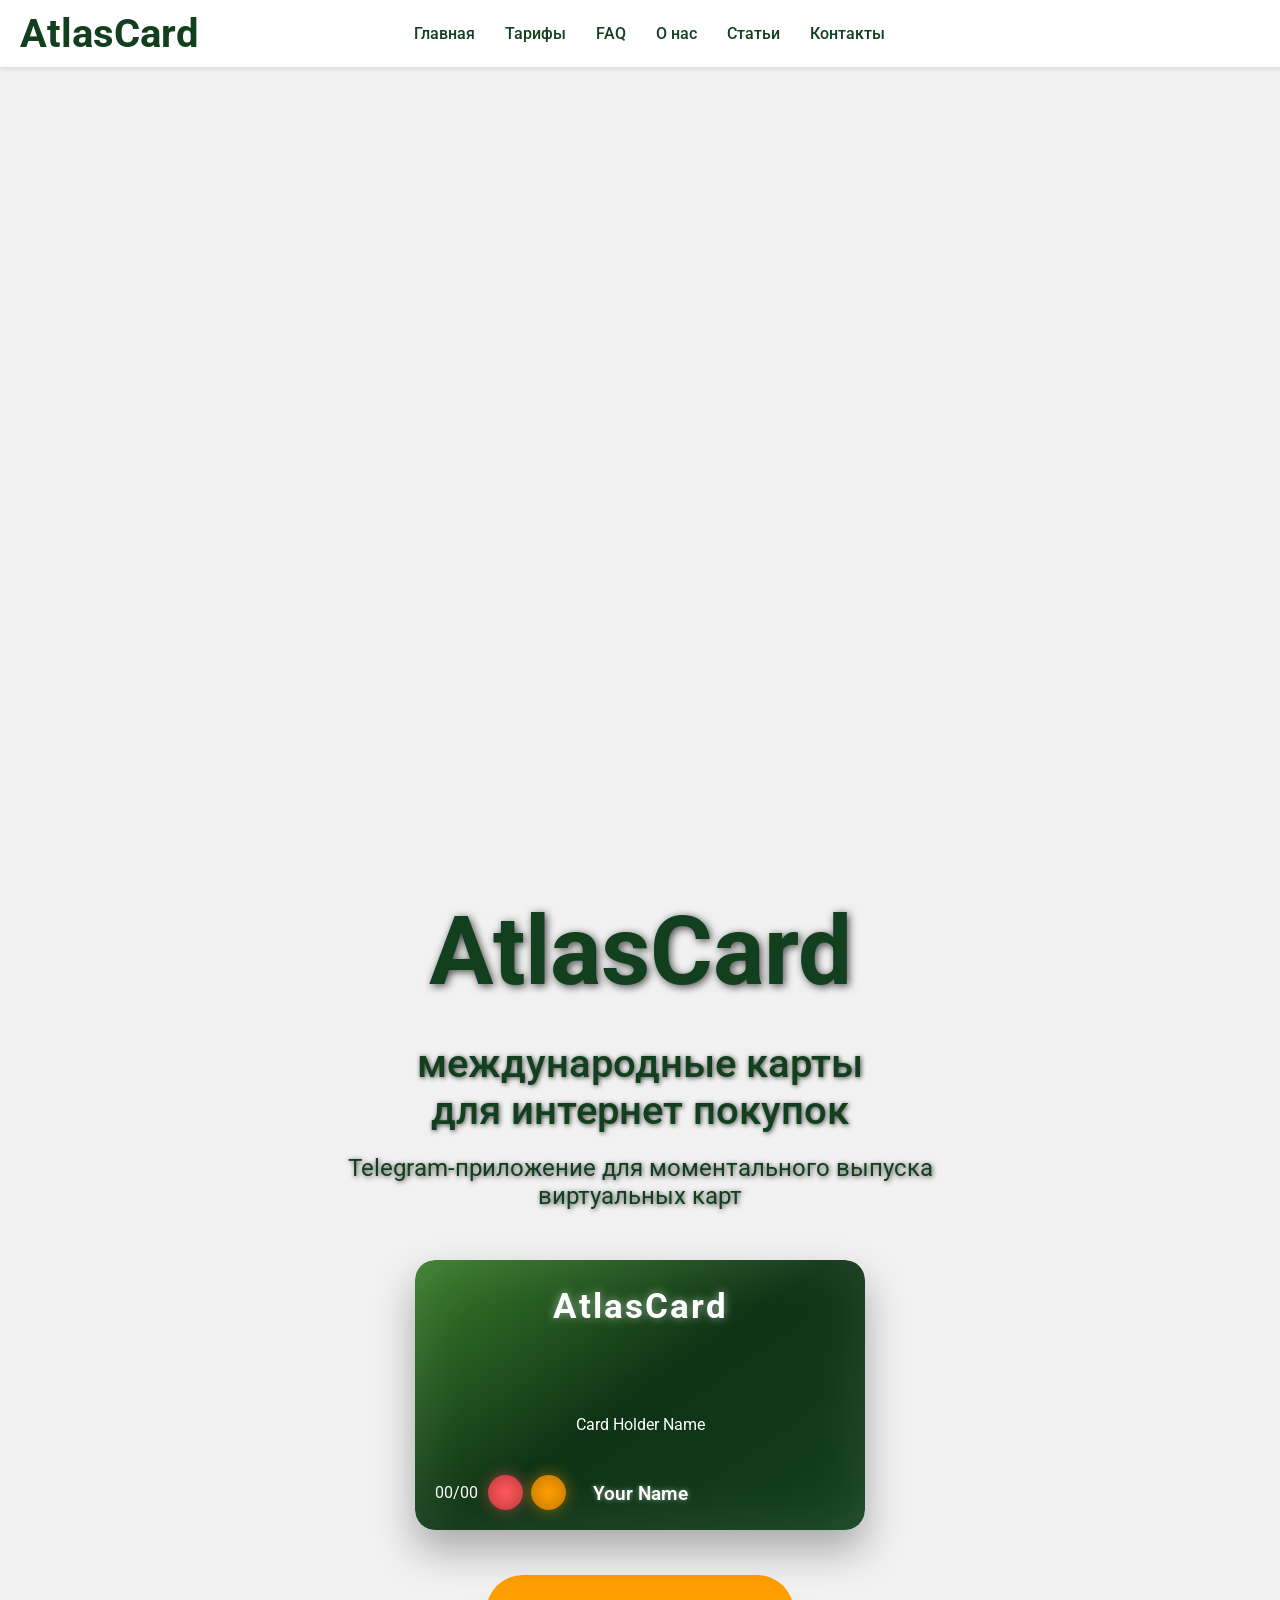
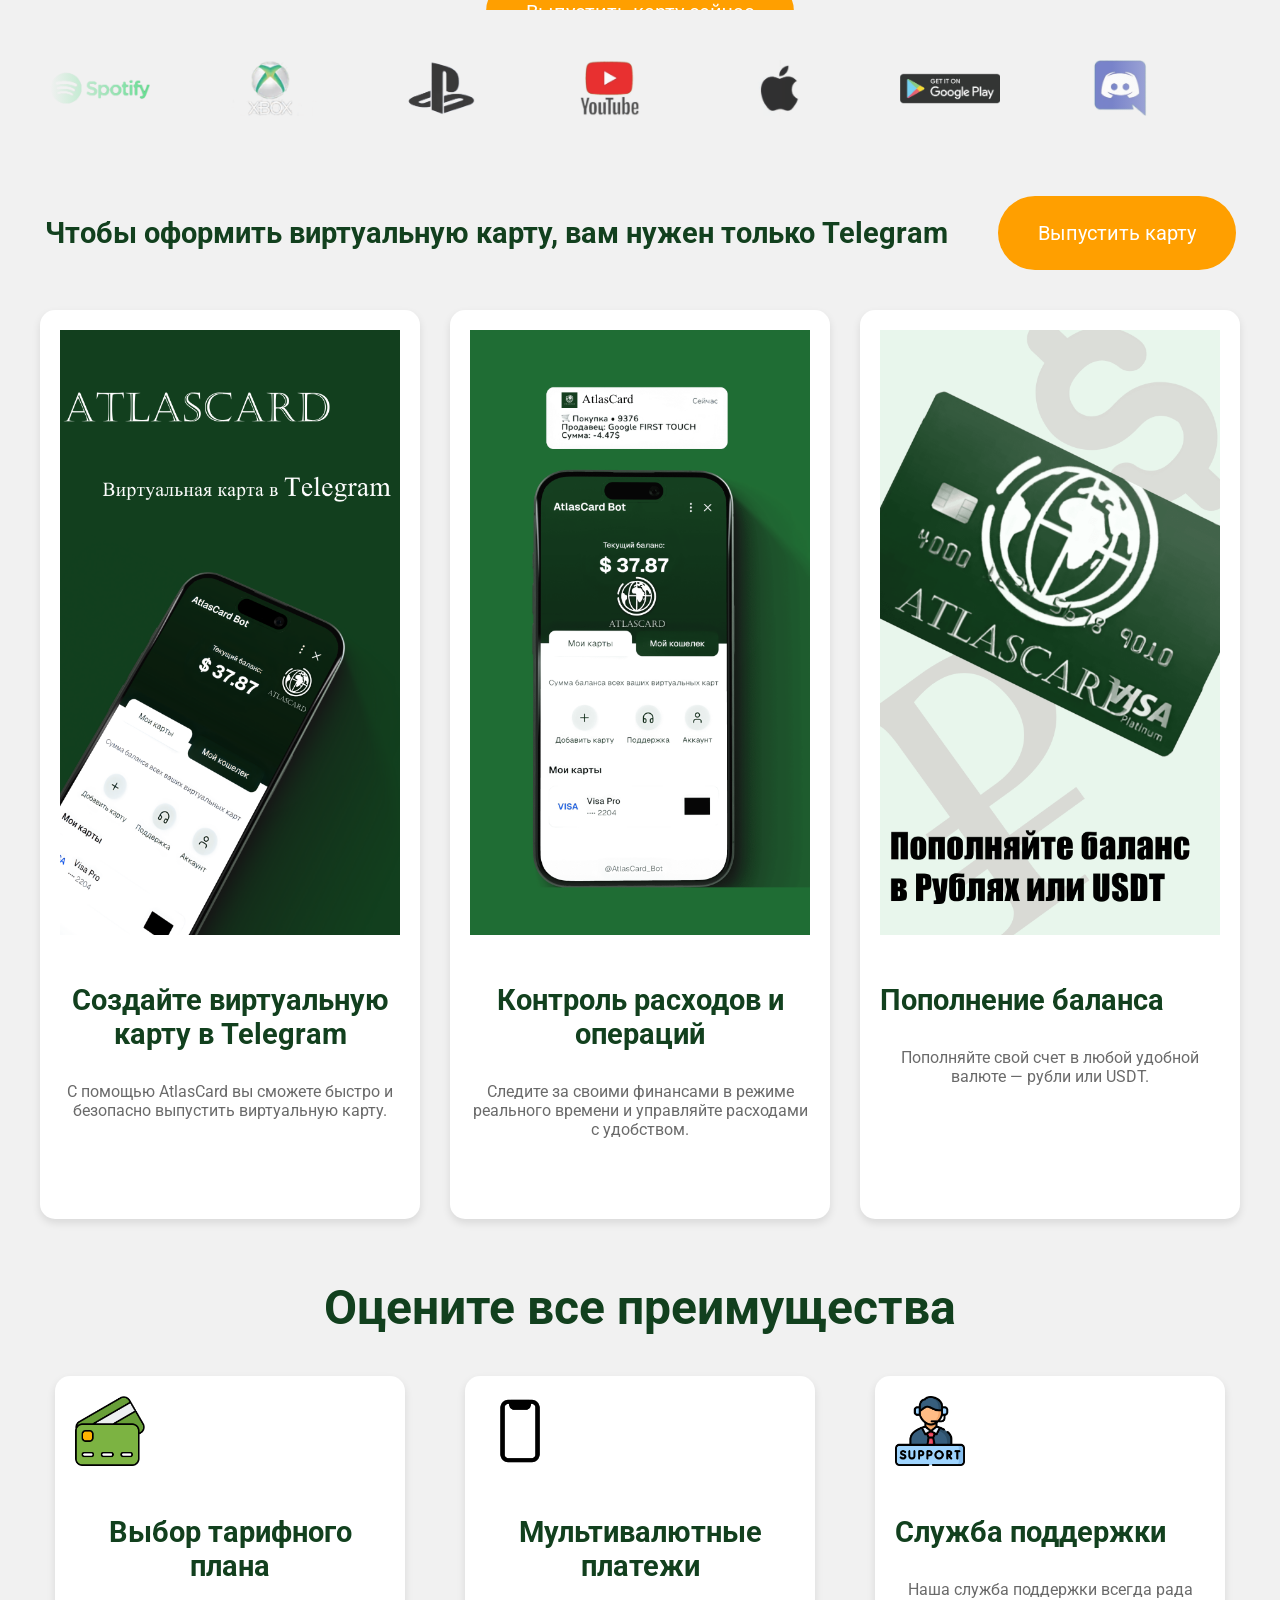
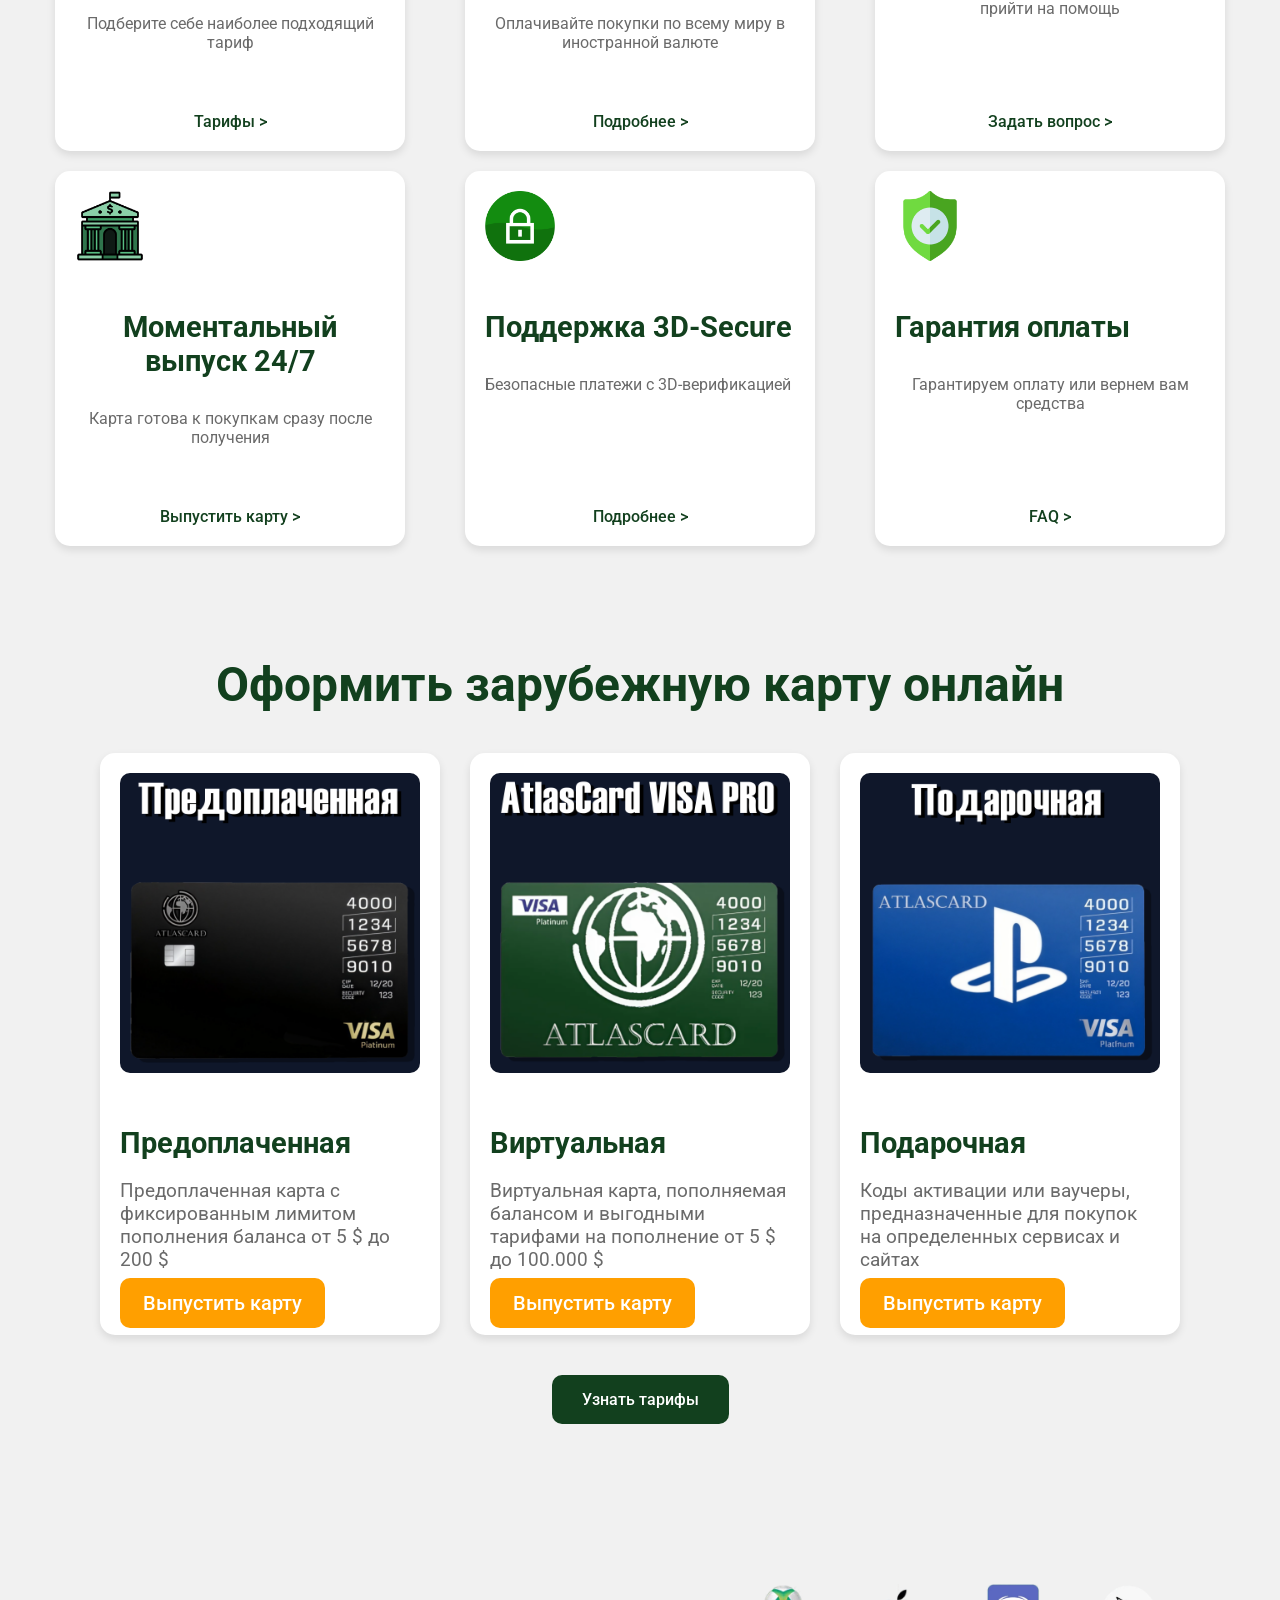
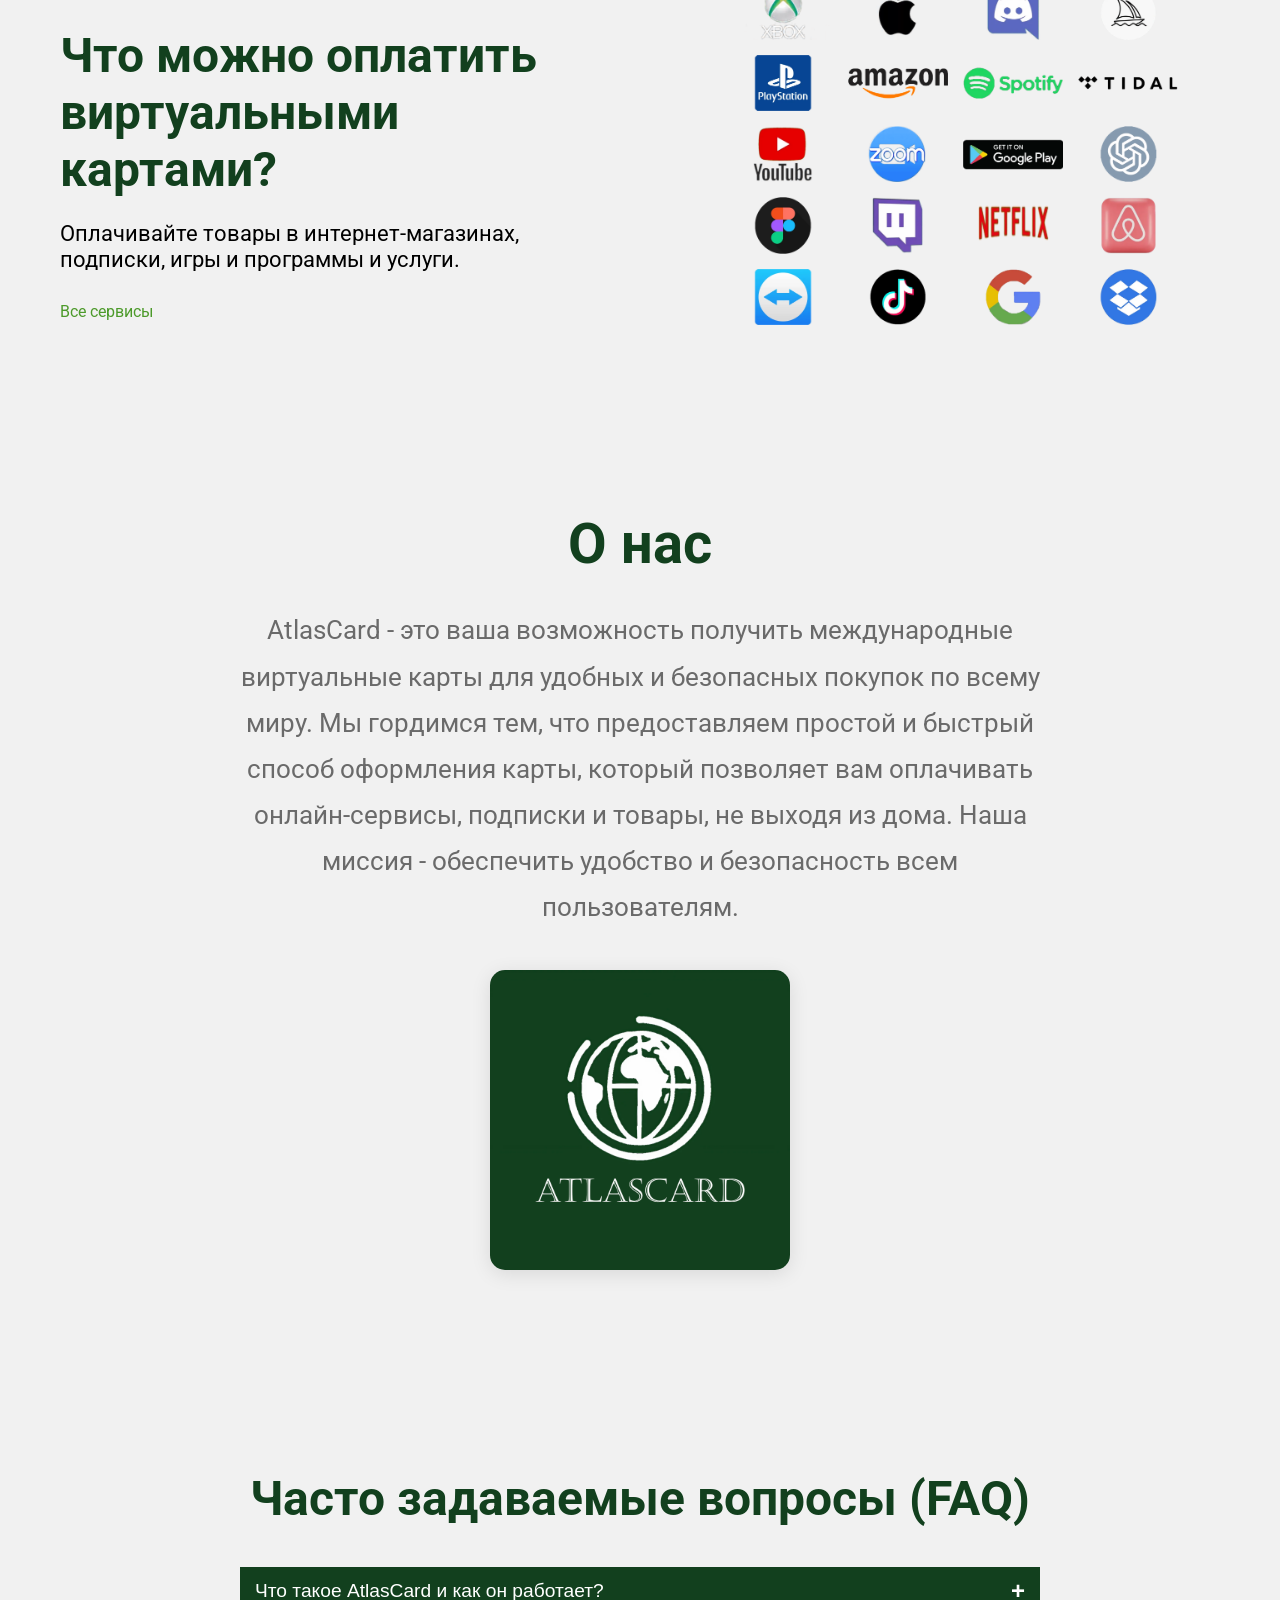
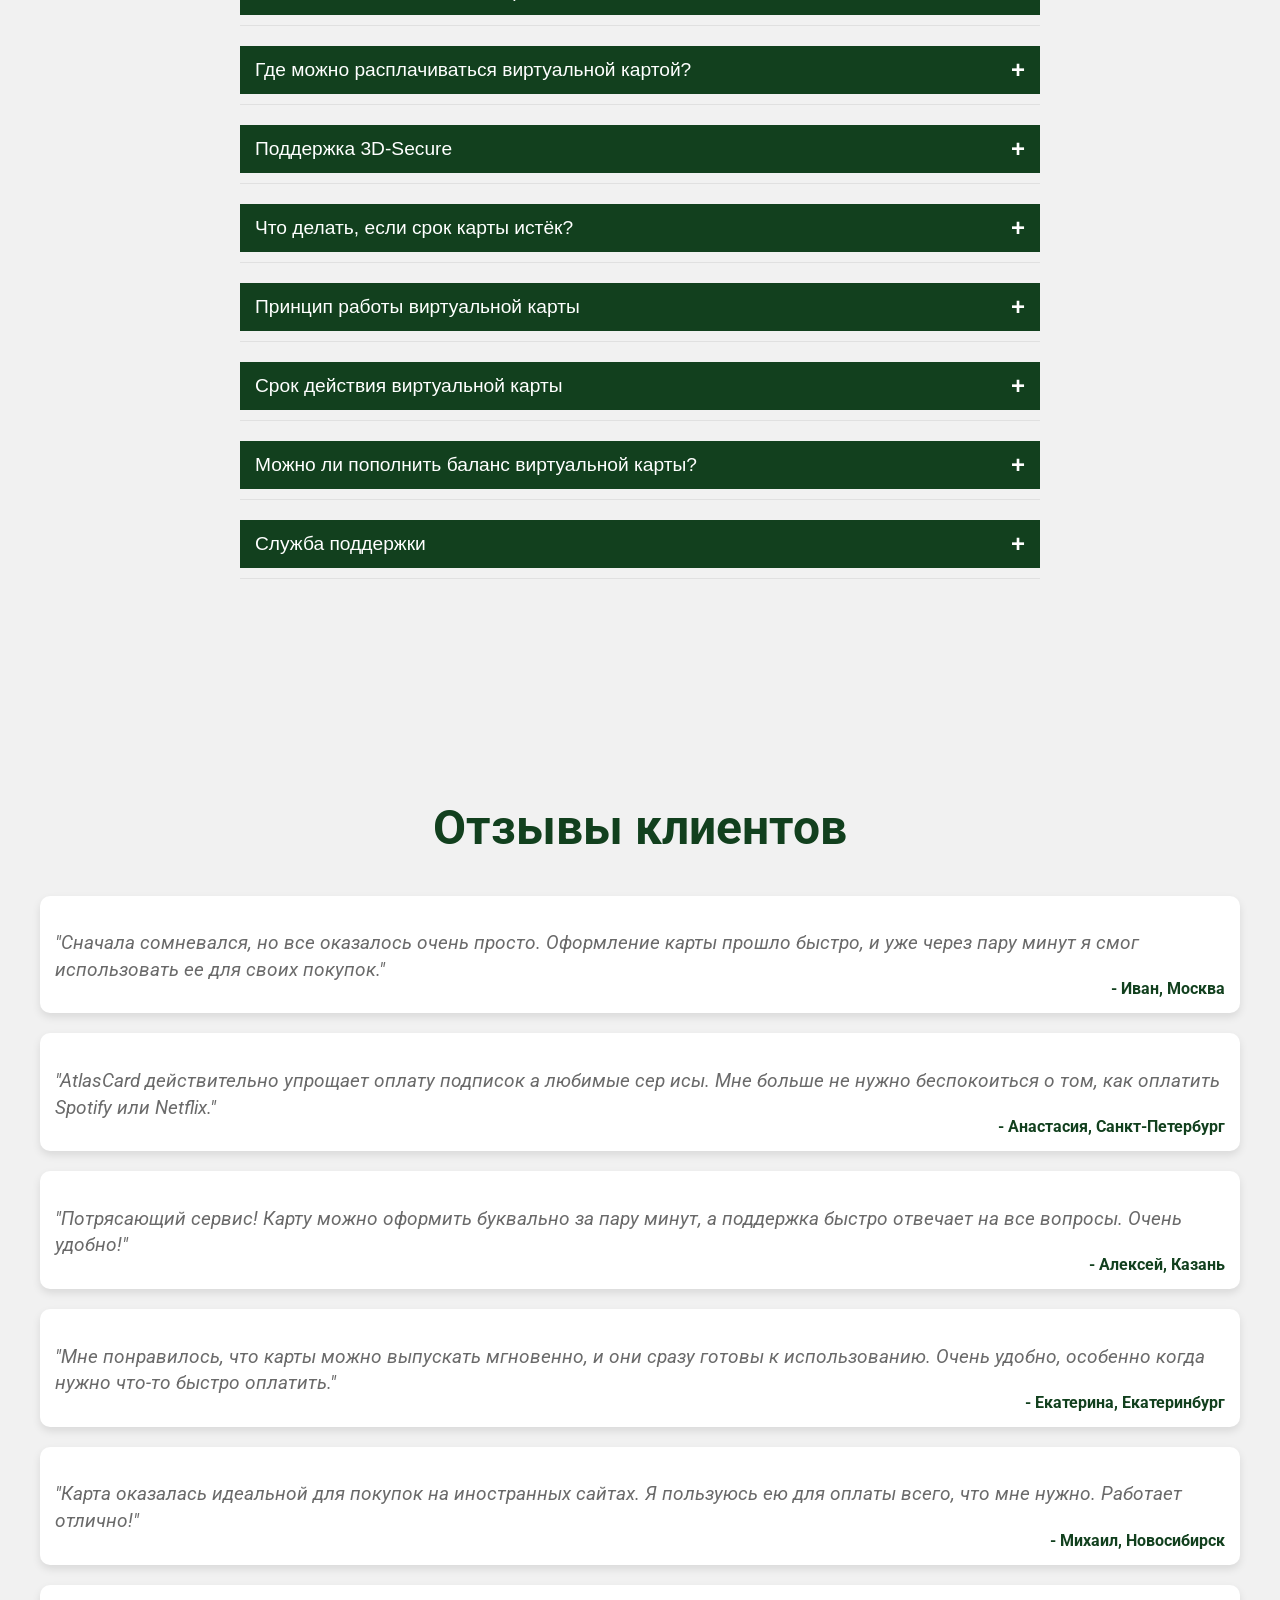
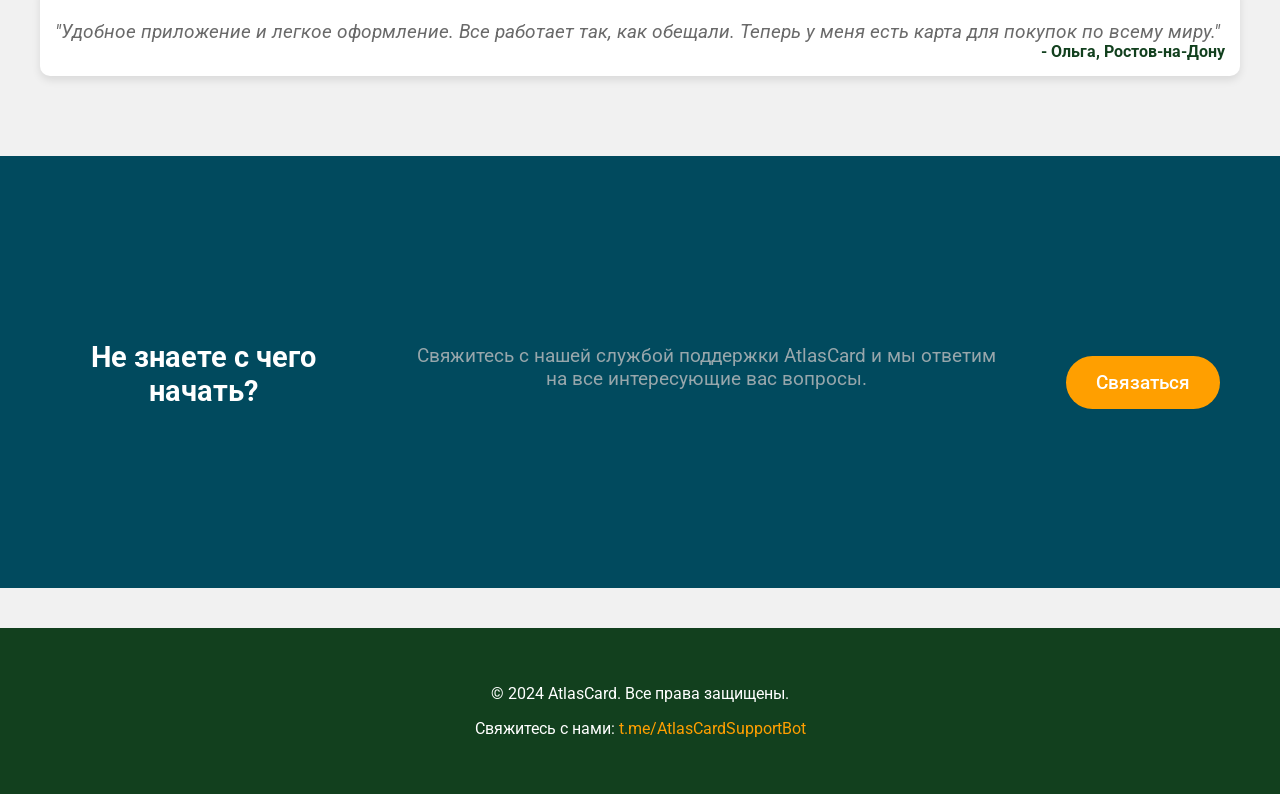
==== index.html @ 67fe88ce "index.html" ====
<!DOCTYPE html>
<html lang="ru">

<head>
    <meta charset="UTF-8">
    <meta name="viewport" content="width=device-width, initial-scale=0.7, maximum-scale=1.0, user-scalable=no">
    <title>AtlasCard - Тарифы, FAQ, Новости, О нас</title>
    <link rel="stylesheet" href="styles.css">
    <link rel="preconnect" href="https://fonts.googleapis.com">
    <link rel="preconnect" href="https://fonts.gstatic.com" crossorigin>
    <link href="https://fonts.googleapis.com/css2?family=Roboto:wght@400;500;700&display=swap" rel="stylesheet">
    <style>
    /* Добавьте эти стили в самом начале */
    html, body {
        width: 100%;
        margin: 0;
        padding: 0;
        overflow-x: hidden;
        -webkit-text-size-adjust: 100%;
        -ms-text-size-adjust: 100%;
    }

/* Добавляем контейнер для всего контента */
.container {
    max-width: 100%;
    margin: 0 auto;
    padding: 0 15px;
    box-sizing: border-box;
}
        body {
            background-color: #F1F1F1;
            color: #6A6A6A;
            font-family: 'Roboto', sans-serif;
            margin: 0;
            padding: 0;
        }

        header {
            background-color: #FFFFFF;
            padding: 10px 20px;
            display: flex;
            justify-content: space-between;
            align-items: center;
            position: fixed;
            top: 0;
            width: 100%;
            z-index: 1000;
            box-shadow: 0 2px 4px rgba(0, 0, 0, 0.1);
        }

        .nav-container {
            margin: 0 auto;
            display: flex;
            justify-content: center;
            width: 100%;
        }

        header nav {
            display: flex;
            gap: 30px;
            position: relative;
            left: -100px;
        }

        header a {
            color: #12401E;
            text-decoration: none;
            font-weight: 500;
            transition: color 0.3s ease;
        }

        header a:hover {
            color: #FF9F00;
        }

        .hero-section {
            background-color: #F1F1F1;
            padding: 50px 20px; /* Увеличиваем отступы сверху и снизу */
            height: 70vh;
            display: flex;
            justify-content: center;
            align-items: center;
            color: #FFFFFF;
            text-align: center;
            position: relative;
        }

        .hero-section h1 {
            font-size: 3rem;
            font-weight: 700;
            margin-bottom: 20px;
            text-shadow: 2px 2px 8px rgba(0, 0, 0, 0.7);
        }

        .hero-section p {
            font-size: 2rem;
            max-width: 800px;
            margin: 0 auto;
            text-shadow: 1px 1px 5px rgba(0, 0, 0, 0.7);
        }

        .hero-button {
            background-color: #FF9F00;
            color: #FFFFFF;
            border: none;
            padding: 28px 70px;
            border-radius: 50px;
            cursor: pointer;
            font-size: 1.5rem;
            margin-top: 40px;
            text-decoration: none;
            transition: background-color 0.3s ease, transform 0.3s ease;
        }

        .hero-button:hover {
            background-color: #12401E;
            transform: translateY(-5px);
        }

        .small-button {
            background-color: #FF9F00;
            color: #FFFFFF;
            border: none;
            padding: 15px 40px;
            border-radius: 50px;
            cursor: pointer;
            font-size: 1.2rem;
            text-decoration: none;
            transition: background-color 0.3s ease, transform 0.3s ease;
            margin-left: 20px;
        }

        .small-button:hover {
            background-color: #12401E;
            transform: translateY(-5px);
        }

        .cards-section {
            padding: 40px 20px;
            background-color: #F1F1F1;
            margin-bottom: 40px;
        }

        .container {
            max-width: 1200px;
            margin: 0 auto;
            display: grid;
            grid-template-columns: repeat(3, 1fr);
            gap: 60px;
        }

        .marquee-section {
            padding: 50px;
            background-color: #F1F1F1;
            overflow: hidden;
            position: relative;
        }

        .marquee {
            display: flex;
            animation: marquee 35s linear infinite;
            gap: 70px;
            opacity: 0.8;
        }

        .marquee img {
            width: 100px;
            height: auto;
        }

        @keyframes marquee {
            0% {
                transform: translateX(0%);
            }
            100% {
                transform: translateX(-350.333%);
            }
        }

        .marquee-overlay {
            position: relative;
            width: 100%;
            margin: 0 auto;
            overflow: hidden;
        }

        .marquee-fade-left,
        .marquee-fade-right {
            position: absolute;
            top: 0;
            bottom: 0;
            width: 10%;
            pointer-events: none;
            z-index: 1;
        }

        .marquee-fade-left {
            left: 0;
            background: linear-gradient(to right, rgba(241, 241, 241, 1), rgba(241, 241, 241, 0));
        }

        .marquee-fade-right {
            right: 0;
            background: linear-gradient(to left, rgba(241, 241, 241, 1), rgba(241, 241, 241, 0));
        }

        .small-hero-button {
            background-color: #FF9F00;
            color: #FFFFFF;
            border: none;
            padding: 25px 40px;
            border-radius: 50px;
            cursor: pointer;
            font-size: 1.25rem;
            margin-top: 20px;
            text-decoration: none;
            transition: background-color 0.3s ease, transform 0.3s ease;
        }

        .small-hero-button:hover {
            background-color: #12401E;
            transform: translateY(-3px);
        }

        .features-section {
            padding: 30px 20px;
            background-color: #F1F1F1;
        }

        .features-section h2 {
            font-size: 3rem;
            color: #12401E;
            margin-bottom: 40px;
            animation: slideIn 0.5s ease-in-out; 
        }

        .features-container {
            max-width: 1200px;
            margin: 40px auto 0 auto;
            display: grid;
            grid-template-columns: repeat(3, 1fr);
            gap: 60px;
        }

        @keyframes slideIn {
            from {
                transform: translateY(-20px);
                opacity: 0;
            }
            to {
                transform: translateY(0);
                opacity: 1;
            }
        }

        .feature-card {
            background-color: #FFFFFF;
            border-radius: 15px;
            box-shadow: 0 4px 8px rgba(0, 0, 0, 0.1);
            overflow: hidden;
            padding: 20px;
            text-align: left;
            transition: transform 0.3s ease;
            display: flex;
            flex-direction: column;
            justify-content: space-between;
            height: 100%;
            align-items: flex-start;
            animation: fadeInCard 0.8s ease-in-out;
        }

        .feature-card:hover {
            transform: translateY(-10px);
        }

        @keyframes fadeInCard {
            from {
                transform: scale(0.9);
                opacity: 0;
            }
            to {
                transform: scale(1);
                opacity: 1;
            }
        }

        .feature-card img {
            width: 100%;
            height: auto;
            margin-bottom: 20px;
        }

        .feature-card h3 {
            font-size: 1.8rem;
            color: #12401E;
            margin-bottom: 15px;
        }

        .feature-card p {
            font-size: 1.4rem;
            color: #6A6A6A;
            margin-bottom: 20px;
            flex-grow: 1;
        }

        .feature-card a {
            margin-top: auto;
            align-self: center;
        }

        .qr-section {
            text-align: right;
            padding: 20px;
        }

.text-section-container {
    display: flex;
    justify-content: center;
    align-items: center;
    gap: 30px;
    max-width: 1200px;
    margin: 0 auto 40px auto;
    padding: 0 20px;
}

        .text-section {
            font-size: 1.8rem;
            color: #12401E;
            font-weight: 700;
            margin: 0;
            white-space: nowrap; /* Предотвращаем перенос текста */
        }

.text-section-container .small-hero-button {
    margin: 0;
    white-space: nowrap;
}


        .button-section {
            text-align: center;
            margin-bottom: 40px;
        }

        /* Modal styles */
        .modal {
            display: none;
            position: fixed;
            z-index: 2000;
            left: 0;
            top: 0;
            width: 100%;
            height: 100%;
            overflow: auto;
            background-color: rgba(0, 0, 0, 0.7);
        }

        .modal-content {
            background-color: #12401E;
            margin: 5% auto;
            padding: 50px;
            border-radius: 90px;
            width: 80%;
            max-width: 800px;
            display: flex;
            align-items: center;
            gap: 20px;
            justify-content: center;
            animation: fadeIn 0.6s;
        }

        .close-button {
            position: absolute;
            top: 10px;
            right: 15px;
            color: #aaa;
            font-size: 28px;
            font-weight: bold;
            cursor: pointer;
        }

        .close-button:hover,
        .close-button:focus {
            color: #000;
            text-decoration: none;
            cursor: pointer;
        }

    .continue-button {
        background-color: #FF9F00;
        color: #FFFFFF;
        padding: 10px 20px;
        border-radius: 5px;
        text-decoration: none;
        font-weight: bold;
    }

    .continue-button:hover {
        background-color: #FFFFFF;
        color: #12401E;
    }

        @keyframes fadeIn {
            from {
                opacity: 0;
            }
            to {
                opacity: 1;
            }
        }

    @keyframes floatCard {
        0%, 100% {
            transform: translateY(0);
        }
        50% {
            transform: translateY(-15px);
        }
    }

        .modal-left {
            flex: 1;
            display: flex;
            align-items: center;
            justify-content: center;
        }

        .modal-right {
            flex: 1;
            text-align: center;
        }

        .modal-right h2 {
            font-size: 2rem;
            color: #FFFFFF;
            margin-bottom: 40px;
        }

        .modal-button {
            background-color: #FF9F00;
            color: #FFFFFF;
            border: none;
            padding: 15px 130px;
            border-radius: 10px;
            cursor: pointer;
            font-size: 1.5rem;
            transition: background-color 0.3s ease, transform 0.3s ease;
        }

        .modal-button:hover {
            background-color: #12401E;
        }

        /* Видеосекция на всю ширину и высоту экрана */
        .video-section {
            position: relative;
            width: 100%;
            height: 100vh; /* Высота на всю видимую часть экрана */
            overflow: hidden;
        }

        video {
            position: absolute;
            top: 50%;
            left: 50%;
            min-width: 100%;
            min-height: 100%;
            width: auto;
            height: auto;
            transform: translate(-50%, -50%) scale(0.7); /* Центрирование видео */
            object-fit: cover; /* Обрезка видео для заполнения */
        }

.burger-menu {
    display: none;
    cursor: pointer;
    z-index: 1000;
}

.mobile-menu {
    display: none;
    position: fixed;
    top: 0;
    left: 0;
    width: 100%;
    height: 100%;
    background-color: #12401E;
    z-index: 999;
}

.mobile-menu.active {
    display: block;
}

    </style>
</head>

<body>

<div class="burger-menu" onclick="toggleMenu()">
    ☰
</div>
<nav class="mobile-menu" id="mobileMenu">
    <ul>
        <li><a href="index.html" onclick="toggleMenu()">Главная</a></li>
        <li><a href="tarrifs.html" onclick="toggleMenu()">Тарифы</a></li>
        <li><a href="#faq-section" onclick="scrollToSection('faq-section'); toggleMenu()">FAQ</a></li>
        <li><a href="#about-section" onclick="scrollToSection('about-section'); toggleMenu()">О нас</a></li>
        <li><a href="docs.html" onclick="toggleMenu()">Статьи</a></li>
        <li><a href="#footer" onclick="scrollToSection('footer'); toggleMenu()">Контакты</a></li>
    </ul>
</nav>

<script>
function toggleMenu() {
    const menu = document.getElementById('mobileMenu');
    const burger = document.querySelector('.burger-menu');
    
    if (menu.classList.contains('active')) {
        menu.classList.remove('active');
        burger.innerHTML = '☰';
        document.body.style.overflow = '';
    } else {
        menu.classList.add('active');
        burger.innerHTML = '✕';
        document.body.style.overflow = 'hidden';
    }
}

function scrollToSection(sectionId) {
    const section = document.getElementById(sectionId);
    if (section) {
        // Добавляем небольшую задержку для мобильного меню
        setTimeout(() => {
            const headerOffset = 80; // Высота хедера
            const elementPosition = section.getBoundingClientRect().top;
            const offsetPosition = elementPosition + window.pageYOffset - headerOffset;

            window.scrollTo({
                top: offsetPosition,
                behavior: 'smooth'
            });
        }, 100);
    }
}

// Исправляем ссылку на тарифы, если URL неверный
document.addEventListener('DOMContentLoaded', function() {
    const tariffLinks = document.querySelectorAll('a[href="tarrifs.html"]');
    tariffLinks.forEach(link => {
        link.href = "tarrifs.html"; // Проверьте правильность написания URL
    });
});
</script>

    </style>
    <!-- Видеосекция -->
    <section class="video-section">
        <video autoplay loop muted playsinline>
            <source src="img/video.mp4" type="video/mp4">
            Ваш браузер не поддерживает элемент видео.
        </video>
        <div class="video-overlay-content">
        </div>
    </section>

    <header>
    <a href="index.html" style="font-family: 'Roboto', sans-serif; font-weight: 700; font-size: 2.5rem; color: #12401E; text-decoration: none;">AtlasCard</a>
        <div class="nav-container">
            <nav>
                <a href="index.html">Главная</a>
                <a href="tarrifs.html">Тарифы</a>
                <a href="#faq-section" onclick="scrollToSection('faq-section')">FAQ</a>
                <a href="#about-section" onclick="scrollToSection('about-section')">О нас</a>
                <a href="docs.html">Статьи</a>
                <a href="#footer" onclick="scrollToSection('footer')">Контакты</a>
            </nav>
        </div>
    </header>

    <section class="hero-section" style="background-color: #F1F1F1; padding-top: 30px;">
        <div style="margin-top: -50px;">
            <h1 style="font-size: 6rem; color: #12401E; font-weight: bold; margin-bottom: 10px;">AtlasCard</h1>
            <h2 style="font-size: 2.5rem; color: #12401E; font-weight: 500; margin-bottom: 20px; text-shadow: 1px 1px 5px rgba(0, 0, 0, 0.7);">
                международные карты<br>для интернет покупок
            </h2>
            <p style="font-size: 1.5rem; color: #12401E;">Telegram-приложение для моментального выпуска<br>виртуальных карт</p>
            
            <div style="position: relative; width: 450px; height: 270px; margin: 50px auto 30px auto; transform: perspective(1000px) rotateY(0deg); transition: transform 0.6s ease-out; overflow: hidden; border-radius: 20px; box-shadow: 0 20px 40px rgba(0, 0, 0, 0.3);animation: floatCard 3s ease-in-out infinite;">
                <div style="position: absolute; inset: 0; background: linear-gradient(145deg, #3A7C2A, #0E3315, #12401E); border-radius: 20px; padding: 25px; color: white; box-shadow: inset 0 0 60px rgba(255, 255, 255, 0.1), 0 0 20px rgba(0, 255, 0, 0.3); display: flex; flex-direction: column; justify-content: space-between; background-blend-mode: multiply;">
                    <div style="font-weight: bold; font-size: 2.2rem; letter-spacing: 2px; text-shadow: 0 0 10px rgba(255, 255, 255, 0.5);">AtlasCard</div>
                    <div style="margin-top: 40px; font-size: 1rem;">Card Holder Name</div>
                    <div style="font-size: 1.2rem; font-weight: 600; text-shadow: 0 0 5px rgba(255, 255, 255, 0.5);">Your Name</div>
                    <div style="position: absolute; bottom: 20px; left: 20px; display: flex; align-items: center;">
                        <div style="font-size: 1rem; margin-right: 10px;">00/00</div>
                        <div style="display: flex;">
                            <div style="width: 35px; height: 35px; background: radial-gradient(circle, #FF5A5F, #C2383B); border-radius: 50%; margin-right: 8px; box-shadow: 0 0 15px rgba(255, 90, 95, 0.5);"></div>
                            <div style="width: 35px; height: 35px; background: radial-gradient(circle, #FF9F00, #C27800); border-radius: 50%; box-shadow: 0 0 15px rgba(255, 159, 0, 0.5);"></div>
                        </div>
                    </div>
                </div>
            </div>

            <div style="margin-top: 70px;"></div>
<!-- Button to open the modal -->
<a href="javascript:void(0);" class="small-hero-button" onclick="openModal()">Выпустить карту сейчас</a>

        </div>
    </section>

    <!-- Бегущая строка с иконками сервисов -->
    <div class="marquee-section">
        <div class="marquee-overlay">
            <div class="marquee">
                <img src="img/Spotify_logo.png" alt="Spotify">
                <img src="img/Xbox_logo.png" alt="Xbox">
                <img src="img/PlayStation_logo.png" alt="PlayStation">
                <img src="img/YouTube_logo.png" alt="YouTube">
                <img src="img/Apple_logo.png" alt="Apple">
                <img src="img/Google_Play_logo.png" alt="Google Play">
                <img src="img/Discord_logo.png" alt="Discord">
                <img src="img/Tidal_logo.png" alt="Tidal">
                <img src="img/Amazon_logo.png" alt="Amazon">
                <img src="img/Zoom_logo.png" alt="Zoom">
                <img src="img/Midjourney_logo.png" alt="Midjourney">
                <img src="img/i/service-logo12.png" alt="service-logo12">
                <img src="img/i/service-logo13.png" alt="Xbox">
                <img src="img/i/service-logo14.png" alt="PlayStation">
                <img src="img/i/service-logo15.png" alt="YouTube">
                <img src="img/i/service-logo16.png" alt="Apple">
                <img src="img/i/service-logo17.png" alt="Google Play">
                <img src="img/i/service-logo18.png" alt="Discord">
                <img src="img/i/service-logo19.png" alt="Tidal">
                <img src="img/i/service-logo20.png" alt="Amazon">
                <!-- Дублируем логотипы для создания эффекта бесконечности -->
                <img src="img/Spotify_logo.png" alt="Spotify">
                <img src="img/Xbox_logo.png" alt="Xbox">
                <img src="img/PlayStation_logo.png" alt="PlayStation">
                <img src="img/YouTube_logo.png" alt="YouTube">
                <img src="img/Apple_logo.png" alt="Apple">
                <img src="img/Google_Play_logo.png" alt="Google Play">
                <img src="img/Discord_logo.png" alt="Discord">
                <img src="img/Tidal_logo.png" alt="Tidal">
                <img src="img/Amazon_logo.png" alt="Amazon">
                <img src="img/Zoom_logo.png" alt="Zoom">
                <img src="img/Midjourney_logo.png" alt="Midjourney">
                <img src="img/i/service-logo12.png" alt="service-logo12">
                <img src="img/i/service-logo13.png" alt="Xbox">
                <img src="img/i/service-logo14.png" alt="PlayStation">
                <img src="img/i/service-logo15.png" alt="YouTube">
                <img src="img/i/service-logo16.png" alt="Apple">
                <img src="img/i/service-logo17.png" alt="Google Play">
                <img src="img/i/service-logo18.png" alt="Discord">
                <img src="img/i/service-logo19.png" alt="Tidal">
                <img src="img/i/service-logo20.png" alt="Amazon">
                <img src="img/Spotify_logo.png" alt="Spotify">
                <img src="img/Xbox_logo.png" alt="Xbox">
                <img src="img/PlayStation_logo.png" alt="PlayStation">
                <img src="img/YouTube_logo.png" alt="YouTube">
                <img src="img/Apple_logo.png" alt="Apple">
                <img src="img/Google_Play_logo.png" alt="Google Play">
                <img src="img/Discord_logo.png" alt="Discord">
                <img src="img/Tidal_logo.png" alt="Tidal">
                <img src="img/Amazon_logo.png" alt="Amazon">
                <img src="img/Zoom_logo.png" alt="Zoom">
                <img src="img/Midjourney_logo.png" alt="Midjourney">
                <img src="img/i/service-logo12.png" alt="service-logo12">
                <img src="img/i/service-logo13.png" alt="Xbox">
                <img src="img/i/service-logo14.png" alt="PlayStation">
                <img src="img/i/service-logo15.png" alt="YouTube">
                <img src="img/i/service-logo16.png" alt="Apple">
                <img src="img/i/service-logo17.png" alt="Google Play">
                <img src="img/i/service-logo18.png" alt="Discord">
                <img src="img/i/service-logo19.png" alt="Tidal">
                <img src="img/i/service-logo20.png" alt="Amazon">
            </div>
            <div class="marquee-fade-left"></div>
            <div class="marquee-fade-right"></div>
        </div>
    </div>


<!-- Modal window -->
<div id="modal" class="modal">
    <div class="modal-content">
<button class="close-button" onclick="closeModal()">&#10005;</button>

        <div class="modal-left">
            <img src="img/vipustit.png" alt="AtlasCard Phone" style="max-width: 250%; height: auto;">
        </div>
        <div class="modal-right">
            <h2>AtlasCard - это удобное мини-приложение в Telegram</h2>
            <img src="img/QRcode.png" alt="QR code" style="max-width: 300px; height: auto;">
            <p>Нажмите "Продолжить", чтобы открыть с текущего устройства</p>
            <a href="https://t.me/AtlasCard_bot" class="hero-button" style="padding: 8px 20px; font-size: 1rem;">Продолжить</a>
        </div>
    </div>
</div>

<script>
    function openModal() {
        const modal = document.getElementById("modal");
        modal.style.display = "flex";
    }

    function closeModal() {
        const modal = document.getElementById("modal");
        modal.style.display = "none";
    }

    window.onclick = function(event) {
        const modal = document.getElementById("modal");
        if (event.target === modal) {
            modal.style.display = "none";
        }
    }
</script>


    <!-- Новая секция "О нас" -->
    <section class="features-section" style="background-color: #F1F1F1;">
        <div class="text-section-container">
            <div class="text-section">
                Чтобы оформить виртуальную карту, вам нужен только Telegram
            </div>
            <a href="javascript:void(0);" class="small-hero-button" onclick="openModal()">Выпустить карту</a>
        </div>

<div class="features-container">
            <div class="feature-card">
                <img src="img/createvirtualcard.png" alt="Создайте виртуальную   арту в Telegram">
                <h3>Создайте виртуальную карту в Telegram</h3>
                <p>С помощью AtlasCard вы сможете быстро и безопасно выпустить виртуальную карту.</p>
            </div>
            <div class="feature-card">
                <img src="img/control.png" alt="Контроль расходов и операций">
                <h3>Контроль расходов и операций</h3>
                <p>Следите за своими финансами в режиме реального времени и управляйте расходами с удобством.</p>
            </div>
            <div class="feature-card">
                <img src="img/rubles.png" alt="Пополняйте баланс в Рублях или USDT">
                <h3>Пополнение баланса</h3>
                <p>Пополняйте свой счет в любой удобной валюте — рубли или USDT.</p>
            </div>
        </div>
    </section>
</body>

</html>

<style>
    /* Стили для выравнивания кнопок в карточках */
    .feature-card {
        display: flex;
        flex-direction: column;
        justify-content: space-between; /* Распределяем пространство между элементами карточки */
        background-color: #FFFFFF;
        border-radius: 15px;
        box-shadow: 0 4px 8px rgba(0, 0, 0, 0.1);
        overflow: hidden;
        padding: 20px;
        text-align: left;
        transition: transform 0.3s ease;
        height: 100%; /* Чтобы все карточки были одной высоты */
    }

    .feature-card a {
        margin-top: auto; /* Позиционируем кнопку внизу карточки */
        display: block;
        font-weight: 500;
        color: #12401E;
        text-decoration: none;
        transition: color 0.3s ease;
    }

    .feature-card a:hover {
        color: #FF9F00;
    }

        /* Styles for "Оформить зарубежную карту онлайн" section */
        .cards-online-section {
            padding: 80px 20px;
            background-color: #F1F1F1;
            text-align: center;
        }

        .cards-online-section h2 {
            font-size: 3rem;
            color: #12401E;
            margin-bottom: 40px;
            animation: slideIn 0.5s ease-in-out;
        }

        .cards-online-container {
    display: flex;
    gap: 30px; /* Расстояние между карточками */
    justify-content: center; /* Распределяем карточки с равными отступами */
    max-width: 1200px;
    margin: 0 auto; /* Центрируем секцию */
        }

        .card-type {
            background-color: #FFFFFF;
            padding: 20px;
            border-radius: 15px;
            box-shadow: 0 4px 8px rgba(0, 0, 0, 0.1);
            width: 300px;
            text-align: left;
            transition: transform 0.3s ease, box-shadow 0.3s ease;
        }

        .card-type:hover {
            transform: translateY(-10px);
            box-shadow: 0 8px 16px rgba(0, 0, 0, 0.2);
        }

        .card-type img {
            width: 100%;
            height: auto;
            border-radius: 10px;
            margin-bottom: 20px;
        }

        .card-type h3 {
            font-size: 1.8rem;
            color: #12401E;
            margin-bottom: 10px;
        }

        .card-type p {
            font-size: 1.2rem;
            color: #6A6A6A;
            margin-bottom: 20px;
        }

        .card-type a {
            color: #FFFFFF;
            background-color: #FF9F00;
            padding: 13px 23px;
            text-decoration: none;
            border-radius: 10px;
            font-weight: 500;
            transition: background-color 0.3s ease;
        }

        .card-type a:hover {
            background-color: #12401E;
        }

        /* Button under columns in "Оформить зарубежную карту онлайн" section */
        .cards-online-section .cards-online-button {
            margin-top: 40px;
            color: #FFFFFF;
            background-color: #12401E;
            padding: 15px 30px;
            border-radius: 10px;
            text-decoration: none;
            font-weight: 500;
            transition: background-color 0.3s ease;
            display: inline-block;
        }

        .cards-online-section .cards-online-button:hover {
            background-color: #FF9F00;
        }

        /* Positioning "Все сервисы" button lower */
        .service-section-button {
            margin-top: 40px;
        }

</style>


<section class="features-section">
        <h2 style="font-size: 3rem; color: #12401E; text-align: center; margin-bottom: 40px;">Оцените все преимущества</h2>
    <div class="container">
        <div class="feature-card">
            <img src="img/debit-card.png" alt="Выбор тарифного плана" style="width: 70px; height: 70px;">
            <h3>Выбор тарифного плана</h3>
            <p>Подберите себе наиболее подходящий тариф</p>
            <a href="tarrifs.html">Тарифы ></a>
        </div>
        <div class="feature-card">
            <img src="img/icon-smartphone.png" alt="Мультивалютные платежи" style="width: 70px; height: 70px;">
            <h3>Мультивалютные платежи</h3>
            <p>Оплачивайте покупки по всему миру в иностранной валюте</p>
<a href="#faq-section" class="learn-more">Подробнее ></a>
        </div>
        <div class="feature-card">
            <img src="img/icon-help-desk.png" alt="Служба поддержки" style="width: 70px; height: 70px;">
            <h3>Служба поддержки</h3>
            <p>Наша служба поддержки всегда рада прийти на помощь</p>
<a href="javascript:void(0);" onclick="openModal()">Задать вопрос ></a>
        </div>
        <div class="feature-card">
            <img src="img/icon-central-bank.png" alt="Моментальный выпуск 24/7" style="width: 70px; height: 70px;">
            <h3>Моментальный выпуск 24/7</h3>
            <p>Карта готова к покупкам сразу после получения</p>
<a href="javascript:void(0);" onclick="openModal()">Выпустить карту ></a>
        </div>
        <div class="feature-card">
            <img src="img/icon-lock.png" alt="Поддержка 3D-Secure" style="width: 70px; height: 70px;">
            <h3>Поддержка 3D-Secure</h3>
            <p>Безопасные платежи с 3D-верификацией</p>
<a href="#faq-section" class="learn-more">Подробнее ></a>
        </div>
        <div class="feature-card">
            <img src="img/icon-shield.png" alt="Гарантия оплаты" style="width: 70px; height: 70px;">
            <h3>Гарантия оплаты</h3>
            <p>Гарантируем оплату или вернем вам средства</p>
<a href="#faq-section" class="learn-more">FAQ ></a>
        </div>
    </div>
</section>


    <script>
        document.querySelector(".hero-button").addEventListener("click", function() {
            // Add modal popup code here if needed in future
        });
    </script>

<style>
    .features-heading {
        font-size: 3.5rem; /* Увеличенный размер текста для заголовка */
        text-align: center;
        margin-bottom: 40px;
        color: #12401E;
        font-weight: 700;
    }

    .features-container {
        display: grid;
        grid-template-columns: repeat(3, 1fr); /* Устанавливаем 3 карточки в строке */
        gap: 30px;
        max-width: 1200px;
        margin: 0 auto;
    }

    .feature-card {
        background-color: #FFFFFF;
        border-radius: 15px;
        box-shadow: 0 4px 8px rgba(0, 0, 0, 0.1);
        padding: 20px;
        text-align: center;
        transition: transform 0.3s ease;
    }

    .feature-card:hover {
        transform: translateY(-10px);
    }

    .feature-icon {
        width: 50px;  /* Уменьшенные иконки */
        height: 50px; /* Сделаем их маленькими */
        margin-bottom: 15px;
    }

    .feature-card h3 {
        font-size: 1.8rem;
        color: #12401E;
        margin-bottom: 15px;
    }

    .feature-card p {
        font-size: 1rem;
        color: #6A6A6A;
        margin-bottom: 20px;
    }

    .feature-card a {
        color: #12401E;
        text-decoration: none;
        font-weight: 500;
    }


        /* О нас Section Improvements */
        .about-section {
            padding: 60px 20px;
            background-color: #F1F1F1;
            text-align: center;
            animation: fadeInAbout 1s ease-in-out;
        }

        .about-section h2 {
            font-size: 3.5rem;
            color: #12401E;
            margin-bottom: 30px;
            animation: slideInFromLeft 0.8s ease-in-out;
        }

        .about-section p {
            max-width: 800px;
            margin: 0 auto;
            font-size: 1.6rem;
            color: #6A6A6A;
            line-height: 1.8;
            margin-bottom: 40px;
        }

        .about-image {
            width: 100%;
            max-width: 300px;
            height: auto;
            margin: 20px auto;
            display: block;
            border-radius: 15px;
            box-shadow: 0 4px 20px rgba(0, 0, 0, 0.1);
            animation: fadeInAboutImage 1s ease-in-out;
        }

        @keyframes fadeInAbout {
            from {
                opacity: 0;
            }
            to {
                opacity: 1;
            }
        }

        @keyframes slideInFromLeft {
            from {
                transform: translateX(-30px);
                opacity: 0;
            }
            to {
                transform: translateX(0);
                opacity: 1;
            }
        }

        @keyframes fadeInAboutImage {
            from {
                transform: scale(0.8);
                opacity: 0;
            }
            to {
                transform: scale(1);
                opacity: 1;
            }
        }


</style>


    <!-- "Оформить зарубежную карту онлайн" Section -->
    <section class="cards-online-section">
        <h2>Оформить зарубежную карту онлайн</h2>
        <div class="cards-online-container">
            <div class="card-type">
                <img src="img/predoplachiniy.png" alt="Предоплаченная">
                <h3>Предоплаченная</h3>
                <p>Предоплаченная карта с фиксированным лимитом пополнения баланса от 5 $ до 200 $</p>
<a href="javascript:void(0);" class="small-hero-button" onclick="openModal()">Выпустить карту</a>
            </div>
            <div class="card-type">
                <img src="img/atlascard.png" alt="Виртуальная">
                <h3>Виртуальная</h3>
                <p>Виртуальная карта, пополняемая балансом и выгодными тарифами на пополнение от 5 $ до 100.000 $</p>
<a href="javascript:void(0);" class="small-hero-button" onclick="openModal()">Выпустить карту</a>
            </div>
            <div class="card-type">
                <img src="img/podarichniy.png" alt="Подарочная">
                <h3>Подарочная</h3>
                <p>Коды активации или ваучеры, предназначенные для покупок на определенных сервисах и сайтах</p>
<a href="javascript:void(0);" class="small-hero-button" onclick="openModal()">Выпустить карту</a>
            </div>
        </div>
        <a href="tarrifs.html" class="cards-online-button">Узнать тарифы</a>
    </section>

<!-- "Что можно оплатить виртуальными картами?" Section -->
<section class="services-section" style="background-color: #F1F1F1;">
    <div class="container" style="display: flex; align-items: center; justify-content: space-between; padding: 80px 20px;">
        <div class="service-text" style="flex: 1; padding-right: 40px;">
            <h2 style="font-size: 3rem; color: #12401E; margin-bottom: 20px;">Что можно оплатить виртуальными картами?</h2>
            <p style="font-size: 1.4rem; color: #000000; margin-bottom: 30px;">Оплачивайте товары в интернет-магазинах, подписки, игры и программы и услуги.</p>
                <a href="services.html" class="all-services-button">Все сервисы</a>
        </div>
        <div class="service-logos" style="flex: 1;">
            <div style="display: flex; flex-wrap: wrap; gap: 15px; justify-content: center;">
                <img src="img/i/service-logo1.png" alt="Service Logo 1" style="width: 100px;">
                <img src="img/i/service-logo2.png" alt="Service Logo 2" style="width: 100px;">
                <img src="img/i/service-logo3.png" alt="Service Logo 3" style="width: 100px;">
                <img src="img/i/service-logo4.png" alt="Service Logo 4" style="width: 100px;">
                <img src="img/i/service-logo5.png" alt="Service Logo 5" style="width: 100px;">
                <img src="img/i/service-logo6.png" alt="Service Logo 6" style="width: 100px;">
                <img src="img/i/service-logo7.png" alt="Service Logo 7" style="width: 100px;">
                <img src="img/i/service-logo8.png" alt="Service Logo 8" style="width: 100px;">
                <img src="img/i/service-logo9.png" alt="Service Logo 7" style="width: 100px;">
                <img src="img/i/service-logo10.png" alt="Service Logo 8" style="width: 100px;">
                <img src="img/i/service-logo11.png" alt="Service Logo 1" style="width: 100px;">
                <img src="img/i/service-logo12.png" alt="Service Logo 2" style="width: 100px;">
                <img src="img/i/service-logo13.png" alt="Service Logo 3" style="width: 100px;">
                <img src="img/i/service-logo14.png" alt="Service Logo 4" style="width: 100px;">
                <img src="img/i/service-logo15.png" alt="Service Logo 5" style="width: 100px;">
                <img src="img/i/service-logo16.png" alt="Service Logo 6" style="width: 100px;">
                <img src="img/i/service-logo17.png" alt="Service Logo 7" style="width: 100px;">
                <img src="img/i/service-logo18.png" alt="Service Logo 8" style="width: 100px;">
                <img src="img/i/service-logo19.png" alt="Service Logo 7" style="width: 100px;">
                <img src="img/i/service-logo20.png" alt="Service Logo 8" style="width: 100px;">
            </div>
        </div>
    </div>
</section>

    <!-- Остальная часть кода (секции "О нас", преимущества и т.д.) остаются неизменными -->
</body>

</html>


    <!-- "О нас" Section -->
    <section id="about-section" class="about-section">
        <h2>О нас</h2>
        <p>AtlasCard - это ваша возможность получить международные виртуальные карты для удобных и безопасных покупок по всему миру. Мы гордимся тем, что предоставляем простой и быстрый способ оформления карты, который позволяет вам оплачивать онлайн-сервисы, подписки и товары, не выходя из дома. Наша миссия - обеспечить удобство и безопасность всем пользователям.</p>
        <img src="logo.png" alt="О нас" class="about-image">
    </section>


<!-- "Часто задаваемые вопросы (FAQ)" Section -->
<section id="faq-section" class="faq-section">
    <h2>Часто задаваемые вопросы (FAQ)</h2>
    <div class="faq-container">
        <div class="faq-item">
            <button class="faq-question">Что такое AtlasCard и как он работает?</button>
            <div class="faq-answer">
                <p>Виртуальная карта работает так же, как обычная банковская карта, с той раз  ицей, что она не имеет физического носителя. Вы можете использовать её данные для безопасных покупок и оплат онлайн по всему миру.</p>
            </div>
        </div>
        <div class="faq-item">
            <button class="faq-question">Где можно расплачиваться виртуальной картой?</button>
            <div class="faq-answer">
                <p>Виртуальная карта подходит для покупок и оплат в интернет-магазинах, принимающих онлайн-оплаты, преимущественно в долларах США и других валютах, за исключением российского рубля. Инструкцию по использованию виртуальной карты можно найти в разделе "Инструкции".</p>
            </div>
        </div>
        <div class="faq-item">
            <button class="faq-question">Поддержка 3D-Secure</button>
            <div class="faq-answer">
                <p>Виртуальные карты AtlasCard поддерживают 3D-Secure для безопасных платежей. Карты с тарифами Easy и Pro имеют пополняемый баланс и отправляют уведомления о транзакциях в Telegram-бот. Также, вы можете отслеживать движения по счету в разделе "Транзакции" личного кабинета.</p>
            </div>
        </div>
        <div class="faq-item">
            <button class="faq-question">Что делать, если срок карты истёк?</button>
            <div class="faq-answer">
                <p>Если срок действия виртуальной карты завершился, ваши средства сохраняются и могут быть перенесены на новую карту или зачислены на баланс вашего внутреннего кошелька. Проверить баланс можно через личный кабинет в Telegram.</p>
            </div>
        </div>

        <div class="faq-item">
            <button class="faq-question">Принцип работы виртуальной карты</button>
            <div class="faq-answer">
                <p>Использование виртуальной карты не отличается от с  андартной: просто вводите её данные при оплате. Это позволяет безопасно совершать покупки, не раскрывая данные вашей личной карты..</p>
            </div>
        </div>
        <div class="faq-item">
            <button class="faq-question">Срок действия виртуальной карты</button>
            <div class="faq-answer">
                <p>Тариф Pro — 36 месяцев Тариф Easy — 180 дней По окончании срока действия остаток средств зачисляется на баланс вашего кошелька в личном кабинете, за исключением кодов активации.</p>
            </div>
        </div>
        <div class="faq-item">
            <button class="faq-question">Можно ли пополнить баланс виртуальной карты?</button>
            <div class="faq-answer">
                <p>Да, карты с тарифами, не требующими код активации, можно пополнять по курсу с учётом комиссии. Карты с кодом активации пополнению не подлежат.</p>
            </div>
        </div>
        <div class="faq-item">
            <button class="faq-question">Служба поддержки</button>
            <div class="faq-answer">
                <p>По вопросам использования виртуальных карт вы можете обратиться в <a href="https://t.me/AtlasCardSupportBot" target="_blank">службу поддержки AtlasCard</a>. Мы на связи с 08:00 до 20:00 по московскому времени и готовы помочь вам с любыми вопросами.</p>
            </div>
        </div>
    </div>
</section>

<style>
/* FAQ Section with Two Columns */
    .faq-section {
        padding: 80px 20px;
        background-color: #F1F1F1;
        text-align: center;
    }

    .faq-section h2 {
        font-size: 3rem;
        color: #12401E;
        margin-bottom: 40px;
        animation: slideIn 0.5s ease-in-out;
    }

    .faq-container {
        max-width: 800px;
        margin: 0 auto;
        text-align: left;
    }

    .faq-item {
        margin-bottom: 20px;
        border-bottom: 1px solid #E0E0E0;
        padding-bottom: 10px;
    }

    .faq-question {
        background-color: #12401E;
        color: #FFFFFF;
        font-size: 1.8rem;
        font-weight: 500;
        padding: 15px 20px;
        width: 100%;
        border: none;
        text-align: left;
        cursor: pointer;
        transition: background-color 0.3s ease;
        display: flex;
        align-items: center;
        justify-content: space-between;
    }

    .faq-question:hover {
        background-color: #FF9F00;
    }

    .faq-answer {
        max-height: 0;
        overflow: hidden;
        transition: max-height 0.4s ease-in-out, opacity 0.4s ease-in-out;
        opacity: 0;
        padding: 0 20px;
    }

    .faq-answer p {
        font-size: 1.4rem;
        color: #6A6A6A;
        margin-top: 10px;
    }

    .faq-item.open .faq-answer {
        max-height: 150px;
        opacity: 1;
        padding-top: 10px;
    }

    .faq-question::after {
        content: '+';
        font-size: 1.5rem;
        font-weight: bold;
        margin-left: 10px;
    }

    .faq-item.open .faq-question::after {
        content: '-';
    }


        /* Updated Reviews Section */
        .reviews-section {
            padding: 80px 20px;
            background-color: #F1F1F1;
            text-align: center;
        }

        .reviews-section h2 {
            font-size: 3rem;
            color: #12401E;
            margin-bottom: 40px;
        }

        .reviews-container {
            max-width: 1200px;
            margin: 0 auto;
            display: grid;
            grid-template-columns: repeat(auto-fit, minmax(300px, 1fr));
            gap: 20px;
        }

        .review-item {
            background-color: #FFFFFF;
            padding: 15px;
            border-radius: 10px;
            box-shadow: 0 4px 8px rgba(0, 0, 0, 0.1);
            text-align: left;
            position: relative;
            animation: fadeInCard 0.8s ease-in-out;
        }

        .review-item p {
            font-size: 1.2rem;
            color: #6A6A6A;
            line-height: 1.4;
            margin-bottom: 15px;
            font-style: italic;
        }

        .review-item .reviewer {
            font-size: 1rem;
            color: #12401E;
            font-weight: bold;
            position: absolute;
            bottom: 15px;
            right: 15px;
        }

            .footer {
            background-color: #12401E;
            color: #FFFFFF;
            padding: 40px 20px;
            text-align: center;
            font-size: 1rem;
        }

        .footer a {
            color: #FF9F00;
            text-decoration: none;
            transition: color 0.3s ease;
        }

        .footer a:hover {
            color: #FFFFFF;
        }
</style>

<script>
    document.querySelectorAll('.faq-question').forEach(button => {
        button.addEventListener('click', () => {
            const faqItem = button.parentElement;
            faqItem.classList.toggle('open');
        });
    });
</script>


<section class="reviews-section">
    <h2>Отзывы клиентов</h2>
    <div class="reviews-container">
        <div class="review-item">
            <p>"Сначала сомневался, но все оказалось очень просто. Оформление карты прошло быстро, и уже через пару минут я смог использовать ее для своих покупок."</p>
            <div class="reviewer">- Иван, Москва</div>
        </div>
        <div class="review-item">
            <p>"AtlasCard действительно упрощает оплату подписок   а любимые сер  исы. Мне больше не нужно беспокоиться о том, как оплатить Spotify или Netflix."</p>
            <div class="reviewer">- Анастасия, Санкт-Петербург</div>
        </div>
        <div class="review-item">
            <p>"Потрясающий сервис! Карту можно оформить буквально за пару минут, а поддержка быстро отвечает на все вопросы. Очень удобно!"</p>
            <div class="reviewer">- Алексей, Казань</div>
        </div>
        <div class="review-item">
            <p>"Мне понравилось, что карты можно выпускать мгновенно, и они сразу готовы к использованию. Очень удобно, особенно когда нужно что-то быстро оплатить."</p>
            <div class="reviewer">- Екатерина, Екатеринбург</div>
        </div>
        <div class="review-item">
            <p>"Карта оказалась идеальной для покупок на иностранных сайтах. Я пользуюсь ею для оплаты всего, что мне нужно. Работает отлично!"</p>
            <div class="reviewer">- Михаил, Новосибирск</div>
        </div>
        <div class="review-item">
            <p>"Удобное приложение и легкое оформление. Все работает так, как обещали. Теперь у меня есть карта для покупок по всему миру."</p>
            <div class="reviewer">- Ольга, Ростов-на-Дону</div>
        </div>
    </div>
</section>


<section class="start-section">
    <div class="container" style="display: flex; align-items: center; justify-content: space-between; padding: 80px 20px;">
        <h2>Не знаете с чего начать?</h2>
        <p>Свяжитесь с нашей службой поддержки AtlasCard и мы ответим на все интересующие вас вопросы.</p>
        <div class="button-container">
            <a href="#" class="start-button" onclick="openModal()">Связаться</a>
        </div>
    </div>
</section>

<style>
    /* Improved "Не знаете с чего начать?" section */
    .start-section {
        padding: 80px 20px;
        background-color: #014A5E;
        text-align: center;
    }

    .start-section h2 {
        font-size: 3rem;
        color: #FFFFFF;
        margin-bottom: 20px;
        text-align: center;
    }

    .start-section p {
        font-size: 1.4rem;
        color: #97A6AB;
        margin-bottom: 30px;
        max-width: 600px;
        margin-left: auto;
        margin-right: auto;
    }

    .button-container {
        margin-top: 20px;
    }

    .start-button {
        background-color: #FF9F00;
        color: #FFFFFF;
        padding: 15px 30px;
        border-radius: 50px;
        text-decoration: none;
        font-weight: 500;
        font-size: 1.2rem;
        transition: background-color 0.3s ease;
    }

    .start-button:hover {
        background-color: #12401E;
    }

@media (max-width: 768px) {

    /* Основные элементы */
    body {
        font-size: 16px;
        overflow-x: hidden;
    }



    .nav-container {
        display: none; /* Скрываем стандартное меню */
    }

    /* Бургер-меню */
    .burger-menu {
        display: block;
        position: fixed;
        top: 15px;
        right: 15px;
        font-size: 24px;
        color: #12401E;
        z-index: 1001;
        background: white;
        padding: 8px 12px;
        border-radius: 5px;
        box-shadow: 0 2px 4px rgba(0,0,0,0.1);
    }

    .mobile-menu {
        display: none;
        position: fixed;
        top: 0;
        left: 0;
        width: 100%;
        background: rgba(18, 64, 30, 0.98);
        padding: 80px 20px 20px;
        padding-top: 70px;
        z-index: 999;
        transition: transform 0.3s ease-in-out;
    }

    .mobile-menu.active {
        display: block;
        transform: translateX(0);
    }

    .mobile-menu ul {
        list-style: none;
        padding: 0;
        margin: 0;
    }

    .mobile-menu li {
        margin: 20px 0;
        text-align: center;
        border-bottom: 1px solid rgba(255,255,255,0.1);
        padding-bottom: 15px;
    }

    .mobile-menu a {
        color: white;
        font-size: 1.4rem;
        text-decoration: none;
        display: block;
        padding: 10px;
    }

    /* Секции */
    .hero-section,
    .features-section,
    .cards-online-section,
    .services-section,
    .reviews-section,
    .faq-section,
    .start-section {
        padding: 40px 15px;
    }

    /* Видео секция */
@media (max-width: 768px) 
    .video-section {
        height: 70vh; /* Увеличение высоты контейнера на 70% от видимой части экрана */
    }

    video {
        height: 100vh; /* Видео занимает 100% высоты экрана */
        width: auto; /* Автоматическая ширина, чтобы сохранить пропорции */
        top: 50%;
        left: 50%;
        transform: translate(-50%, -50%);
        object-fit: cover; /* Обрезка видео для заполнения контейнера */
    }


@media (max-width: 768px) {
    /* Герой секция */
    .hero-section {
        padding-top: 40px;
        margin-top: -20px !important; /* Поднимаем скцию ближе к видео */
        min-height: auto !important; /* Убираем фиксированную высоту */
        margin: 0 auto;
        display: flex;
        flex-direction: column;
        align-items: center;
    }

@media screen and (max-width: 768px) {
    .hero-section {
        zoom: 0.8; /* Добавляем масштабирование для мобильных устройств */
        -moz-transform: scale(0.8); /* Для Firefox */
        -moz-transform-origin: 0 0;
        min-height: auto !important;
    }

    /* Корректируем размеры контента */
    .hero-section > div {
        transform: scale(1);
        width: 100%;
        max-width: 100%;
        padding: 0 15px;
        box-sizing: border-box;
    }

    }

    /* Карта */
    .hero-section div[style*="width: 450px"] {
        width: 650px !important; /* Уменьшаем ширину */
        height: 390px !important; /* Уменьшаем высоту пропорционально */
    margin-top: 60px !important; /* Добавляем отступ от текста */
        animation: floatCard 3s ease-in-out infinite !important;
        left: 8px; /* Сдвигаем карту вправо на 20px */
        position: relative;
    }

    /* Определяем keyframes для анимации, если их еще нет */
    @keyframes floatCard {
        0%, 100% {
            transform: perspective(1000px) rotateY(0deg) translateY(0) translateX(8px);
        }
        50% {
            transform: perspective(1000px) rotateY(0deg) translateY(-15px) translateX(8px);
        }
    }

    /* Уменьшаем отступ после карты */
    .hero-section div[style*="margin-top: 70px"] {
        margin-top: 30px !important;
    }

    .hero-section div[style*="width: 450px"] div[style*="font-size"] {
        font-size: 1.6rem !important; /* Умень  аем размер шрифта */
    }

    /* Уменьшаем размер кружков на карте */
    .hero-section div[style*="width: 450px"] div[style*="width: 35px"] {
        width: 15px !important;
        height: 15px !important;
    }

    .hero-section h1 {
        font-size: 7rem !important;
        margin-bottom: 5px;
        margin-left: 10px;
    }

    .hero-section h2 {
        font-size:2.5rem !important;
        margin-left: 10px;
        margin-bottom: 10px !important;
    }

    .hero-section p {
        font-size: 1.8rem !important;
        margin-left: 10px;
        margin-bottom: 15px !important;
    }

    /* Кнопка */
    .hero-section .small-hero-button {
        margin-left: 20px;
    }

    /* Приближаем бегущую строку к кнопке */
    .marquee-section {
        padding: 10px 0 !important; /* Уменьшаем padding секции */
        margin-top: 10px !important; /* Поднимаем бегущую строку выше */
    }

  }


    /* Контейнеры и сетки */
    .container,
    .features-container,
    .reviews-container {
        grid-template-columns: 1fr !important;
        gap: 80px;
        padding: 20px;
    }

/* Стили для мобильной версии */
@media (max-width: 768px) {
    .cards-online-container {
        flex-direction: column; /* Изменяем расположение карточек на вертикальное */
        gap: 20px; /* Расстояние между карточками для мобильных устройств */
        align-items: center; /* Центрируем карточки на экране */
    }

    .card-type {
        width: 70%; /* Карточки занимают всю ширину экрана на мобильных */
    }
}

    /* Кнопки */
    .hero-button, .small-hero-button, .modal-button {
        padding: 15px 25px !important;
        font-size: 1.6rem !important;
        width: auto !important;
        display: inline-block !important;
    }


    /* Карточки */
    .feature-card {
        width: 100%;
        margin: 10px 0;
    }

    /* Модальное окно */
    .modal-content {
        width: 95%;
        padding: 20px;
        flex-direction: column;
        margin: 5% auto;
        border-radius: 15px;
    }

    .modal-left img {
        max-width: 100%;
        height: auto;
    }

    /* Секция сервисов */
    .services-section .container {
        flex-direction: column !important;
    }

    .service-logos img {
        width: 90px !important;
    }

    /* Бегущая строка */
@media (max-width: 768px) {
    .marquee {
        animation: marquee 20s linear infinite; /* Ускоряем анимацию для мобильных устройств до 20 секунд */
        gap: 25px; /* Уменьшаем расстояние между логотипами на мобильной версии */
    }

    .marquee img {
        width: 120px; /* Увеличиваем ширину логотипов для мобильных устройств */
        height: auto; /* Сохраняем пропорции логотипов */
    }
}

    /* Секция "Начать" */
    .start-section .container {
        flex-direction: column;
        text-align: center;
        padding: 40px 20px;
    }

    /* Отступы секций */
    section {
        padding: 40px 15px;
    }
}

/* Дополнительные медиа-запросы для очень маленьких экранов */
@media (max-width: 480px) {
    .hero-section h1 {
        font-size: 2rem !important;
    }

    .hero-button, 
    .small-hero-button {
        padding: 12px 20px !important;
        font-size: 1rem !important;
    }

    .hero-section h2 {
        font-size: 1.5rem !important;
    }

    .feature-card,
    .review-item {
        padding: 15px;
    }

    .feature-card h3 {
        font-size: 1.4rem;
    }

    .feature-card p {
        font-size: 1rem;
    }
}

    /* FAQ секция */
    .faq-question {
        font-size: 1.2rem;
        padding: 10px 15px;
    }

    /* Отзывы */
    .reviews-container {
        grid-template-columns: 1fr !important;
    }

    /* Начальная секция */
    .start-section h2 {
        font-size: 1.8rem;
    }

    .start-section p {
        font-size: 1.2rem;
    }

}

.mobile-menu {
    transition: transform 0.3s ease-in-out;
    transform: translateX(-100%);
}

.mobile-menu.active {
    transform: translateX(0);
}

@media screen and (max-width: 768px) {
    /* Центрирование текстовой секции с Telegram */
    .text-section {
        text-align: center !important;
        width: 100% !important;
        padding: 20px !important;
        margin: 0 auto !important;
        font-size: 2.8rem !important; /* Увеличили размер */
        color: #12401E !important;
        line-height: 1.3 !important; /* Добавили высоту строки для читаемости */
    }

    /* Уменьшенная центрированная кнопка */
    .text-section ~ .small-hero-button {
        display: inline-block !important;
        margin: 20px auto 40px auto !important;
        padding: 15px 30px !important; /* Уменьшаем padding */
        font-size: 1.2rem !important; /* Уменьшаем размер шрифта */
        width: auto !important;
        min-width: 200px !important; /* Минимальная ширина */
        max-width: 80% !important; /* Максимальная ширина */
        text-align: center !important;
    }
}

<footer id="footer" class="footer">
    <section id="contact" class="contact">
        <p>&copy; 2024 AtlasCard. Все права защищены.</p>
        <p>Свяжитесь с нами: <a href="https://t.me/AtlasCardSupportBot">t.me/AtlasCardSupportBot</a></p>
    </section>
</footer>

@media screen and (max-width: 768px) {
    /* Центрирование заголовка "Оцените все преимущества" */
    .features-section {
        text-align: center !important;
        padding: 40px 20px !important;
    }

    .features-section h2 {
        text-align: center !important;
        font-size: 2.5rem !important;
        color: #12401E !important;
        width: 100% !important;
        margin: 0 auto 30px auto !important;
        padding: 0 !important;
    }

    /* Контейнер для карточек */
    .features-container {
        width: 100% !important;
        max-width: 90% !important;
        margin: 0 auto !important;
        display: flex !important;
        flex-direction: column !important;
        align-items: center !important;
        gap: 30px !important;
    }

    /* Стили для карточек */
    .feature-card {
        width: 100% !important;
        margin: 0 auto !important;
        text-align: center !important;
    }
}

@media screen and (max-width: 768px) {
    /* Центрирование заголовка "Оцените все преимущества" */
    .features-section {
        text-align: center !important;
        width: 100% !important;
        padding: 40px 0 !important;
        margin: 0 auto !important;
    }

    .features-section h2 {
        text-align: center !important;
        font-size: 3.3rem !important; /* Увеличили размер заголовка */
        color: #12401E !important;
        width: 100% !important;
        margin: 0 auto 40px auto !important;
        padding: 0 20px !important;
        display: block !important;
    }

    /* Контейнер для карточек */
    .features-container {
        width: 90% !important;
        margin: 0 auto !important;
        display: flex !important;
        flex-direction: column !important;
        align-items: center !important;
        gap: 30px !important;
        padding: 0 !important;
    }

    /* Стили для карточек */
    .feature-card {
        width: 100% !important;
        max-width: 100% !important;
        margin: 0 !important;
        text-align: center !important;
        box-sizing: border-box !important;
    }
}

@media screen and (max-width: 768px) {
    /* Текст в карточках секции "Оцените все преимущества" */
    .feature-card {
        padding: 25px !important; /* Увеличиваем отступы внутри карточки */
    }

    .feature-card p {
        font-size: 1.5rem !important; /* Значительно увеличиваем размер текста */
        line-height: 1.4 !important;
        margin: 15px 0 !important;
        color: #6A6A6A !important;
    }

    /* Текст в карточках других секций */
    .card-type p {
        font-size: 1.5rem !important; /* Увеличиваем размер текста */
        line-height: 1.4 !important;
        margin: 15px 0 !important;
        color: #6A6A6A !important;
    }
}

@media screen and (max-width: 768px) {
    /* Увеличиваем размер логотипов */
    .service-logos img {
        width: 125px !important; /* Увеличиваем размер каждого логотипа */
        height: auto !important;
        margin: 8px !important; /* Добавляем отступы между логотипами */
    }

    /* Настраиваем сетку логотипов */
    .service-logos > div {
        display: grid !important;
        grid-template-columns: repeat(4, 1fr) !important; /* 2 логотипа в ряд */
        gap: 20px !important;
        justify-items: center !important;
        align-items: center !important;
        padding: 20px !important;
    }

    /* Контейнер для логотипов */
    .service-logos {
        width: 100% !important;
        margin: 30px auto !important;
    }
}

/* Стили для десктопной версии */
.text-section {
    display: flex !important;
    justify-content: center !important;
    align-items: center !important;
    gap: 30px !important;
}

.text-section ~ .small-hero-button {
    margin-left: 20px !important;
}

/* Медиа-запрос для мобильной версии */
@media screen and (max-width: 768px) {
    .text-section {
        flex-direction: column !important;
        text-align: center !important;
        width: 100% !important;
        padding: 20px !important;
        margin: 0 auto !important;
        font-size: 2.8rem !important;
        color: #12401E !important;
        line-height: 1.3 !important;
    }

    .text-section ~ .small-hero-button {
        display: block !important;
        margin: 20px auto 40px auto !important;
        padding: 15px 30px !important;
        font-size: 1.2rem !important;
        width: auto !important;
        min-width: 200px !important;
        max-width: 80% !important;
        text-align: center !important;
    }
}

.text-section-container {
    display: flex;
    justify-content: center;
    align-items: center;
    gap: 30px;
    max-width: 1200px;
    margin: 0 auto 40px auto;
    padding: 0 20px;
}

.text-section {
    font-size: 1.8rem;
    color: #12401E;
    font-weight: 700;
    margin: 0;
    white-space: nowrap; /* Предотвращаем перенос текста */
}

.text-section-container .small-hero-button {
    margin: 0;
    white-space: nowrap;
}

/* Мобильные стили */
@media screen and (max-width: 768px) {
    .text-section-container {
        flex-direction: column;
        text-align: center;
    }
    
    .text-section {
        margin-bottom: 20px;
        font-size: 2.8rem;
        white-space: normal; /* Разрешаем перенос текста на мобильных */
        display: inline; /* Делаем текст строчным элементом */
        line-height: 1.3;
    }
}

    /* Добавьте эти стили для мобильной версии */
@media screen and (max-width: 768px) {
    .modal-content {
        margin: 30% auto 0;
        padding: 20px;
        width: 85%;
        max-width: 350px;
    }

    .modal-right img {
        display: none; /* Скрываем QR-код на мобильных */
    }

    .modal-right h2 {
        font-size: 1.5rem;
        margin-bottom: 15px;
    }

    .modal-right p {
        font-size: 1rem;
        margin: 10px 0;
    }

    .modal-left img {
        width: 1080px;
        height: auto;
        margin: 10px 0;
    }

    /* Делаем кнопку "Продолжить" более заметной */
    .modal-right .hero-button {
        padding: 12px 25px;
        font-size: 1.1rem;
        margin-top: 15px;
        display: inline-block;
    }
}

</style>

<footer id="footer" class="footer">
    <section id="contact" class="contact">
        <p>&copy; 2024 AtlasCard. Все права защищены.</p>
        <p>Свяжитесь с нами: <a href="https://t.me/AtlasCardSupportBot">t.me/AtlasCardSupportBot</a></p>
    </section>
</footer>

</body>
</html>
---- styles.css ----
body {
            background-color: #F1F1F1;
            color: #1A2C19;
            font-family: Arial, sans-serif;
        }

        header {
            background-color: #12401E;
            padding: 20px;
            text-align: center;
        }

        header img {
            max-width: 150px;
            height: auto;
        }

        header h1 {
            color: #FFFFFF;
            margin-top: 10px;
        }

        .button-primary {
            background-color: #4C9A2A;
            color: #FFFFFF;
            border: none;
            padding: 15px 30px;
            border-radius: 5px;
            cursor: pointer;
            font-size: 1rem;
            text-decoration: none;
        }

        .button-primary:hover {
            background-color: #FF9F00;
        }

        .card {
            background-color: #A4C8A0;
            padding: 20px;
            margin: 20px;
            border-radius: 10px;
            box-shadow: 0 4px 8px rgba(0, 0, 0, 0.1);
        }

        .container {
            max-width: 1200px;
            margin: 0 auto;
            padding: 20px;
        }

        .cta {
            text-align: center;
            margin-top: 40px;
        }

        footer {
            background-color: #12401E;
            color: #FFFFFF;
            text-align: center;
            padding: 20px;
            margin-top: 40px;
        }

        a {
            color: #4C9A2A;
            text-decoration: none;
        }

        a:hover {
            color: #FF9F00;
        }
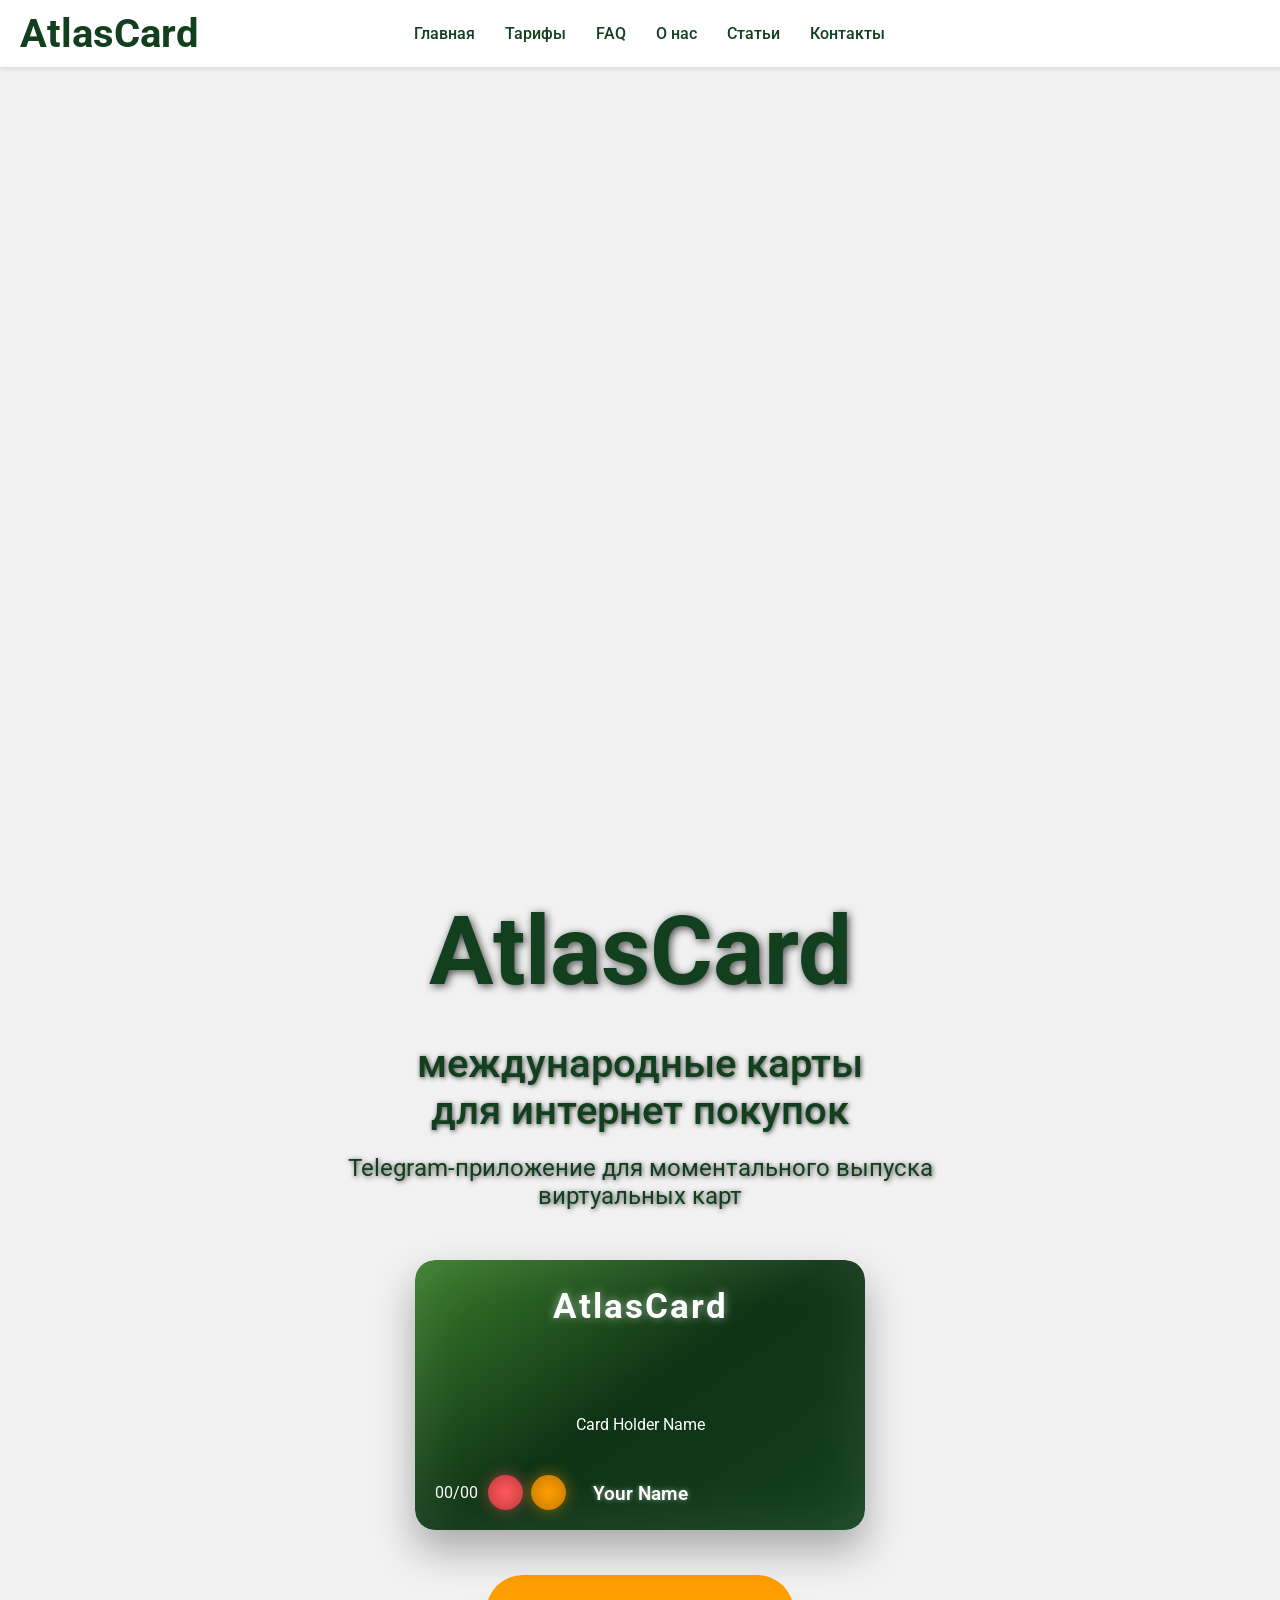
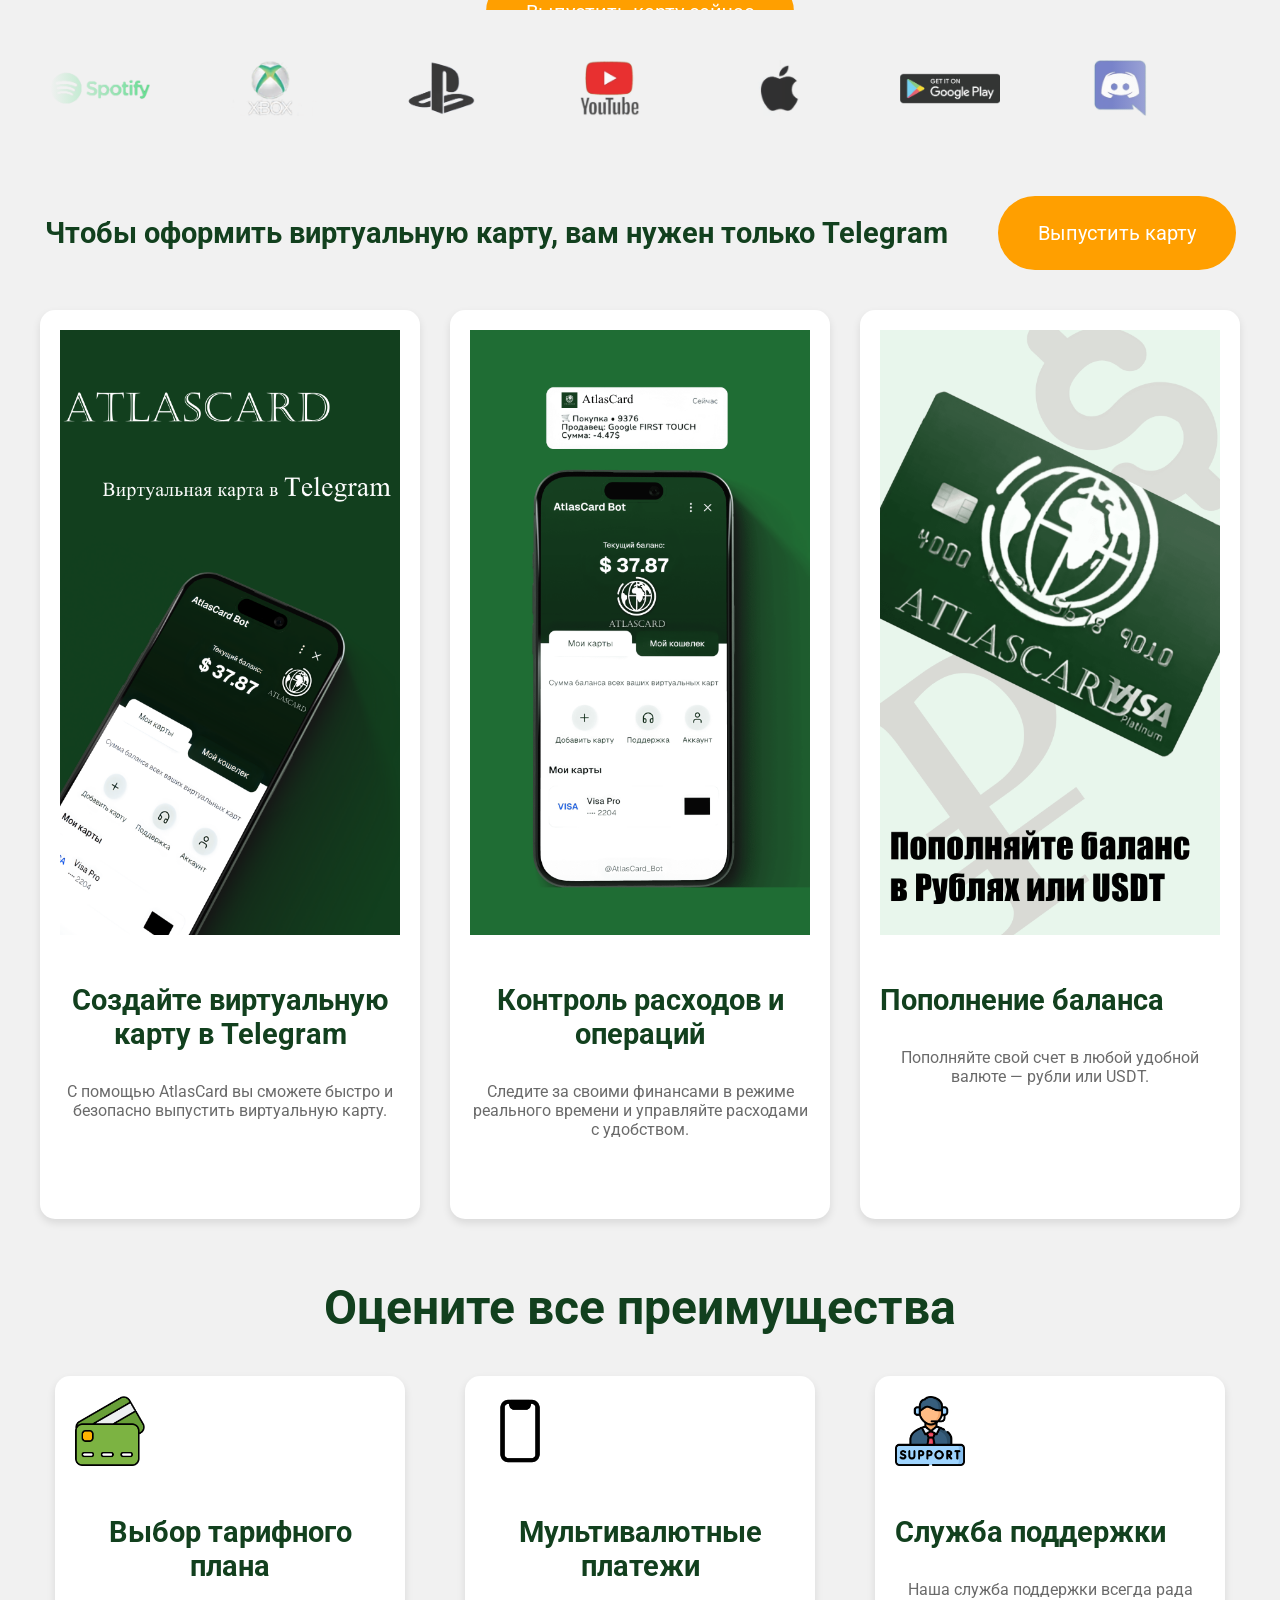
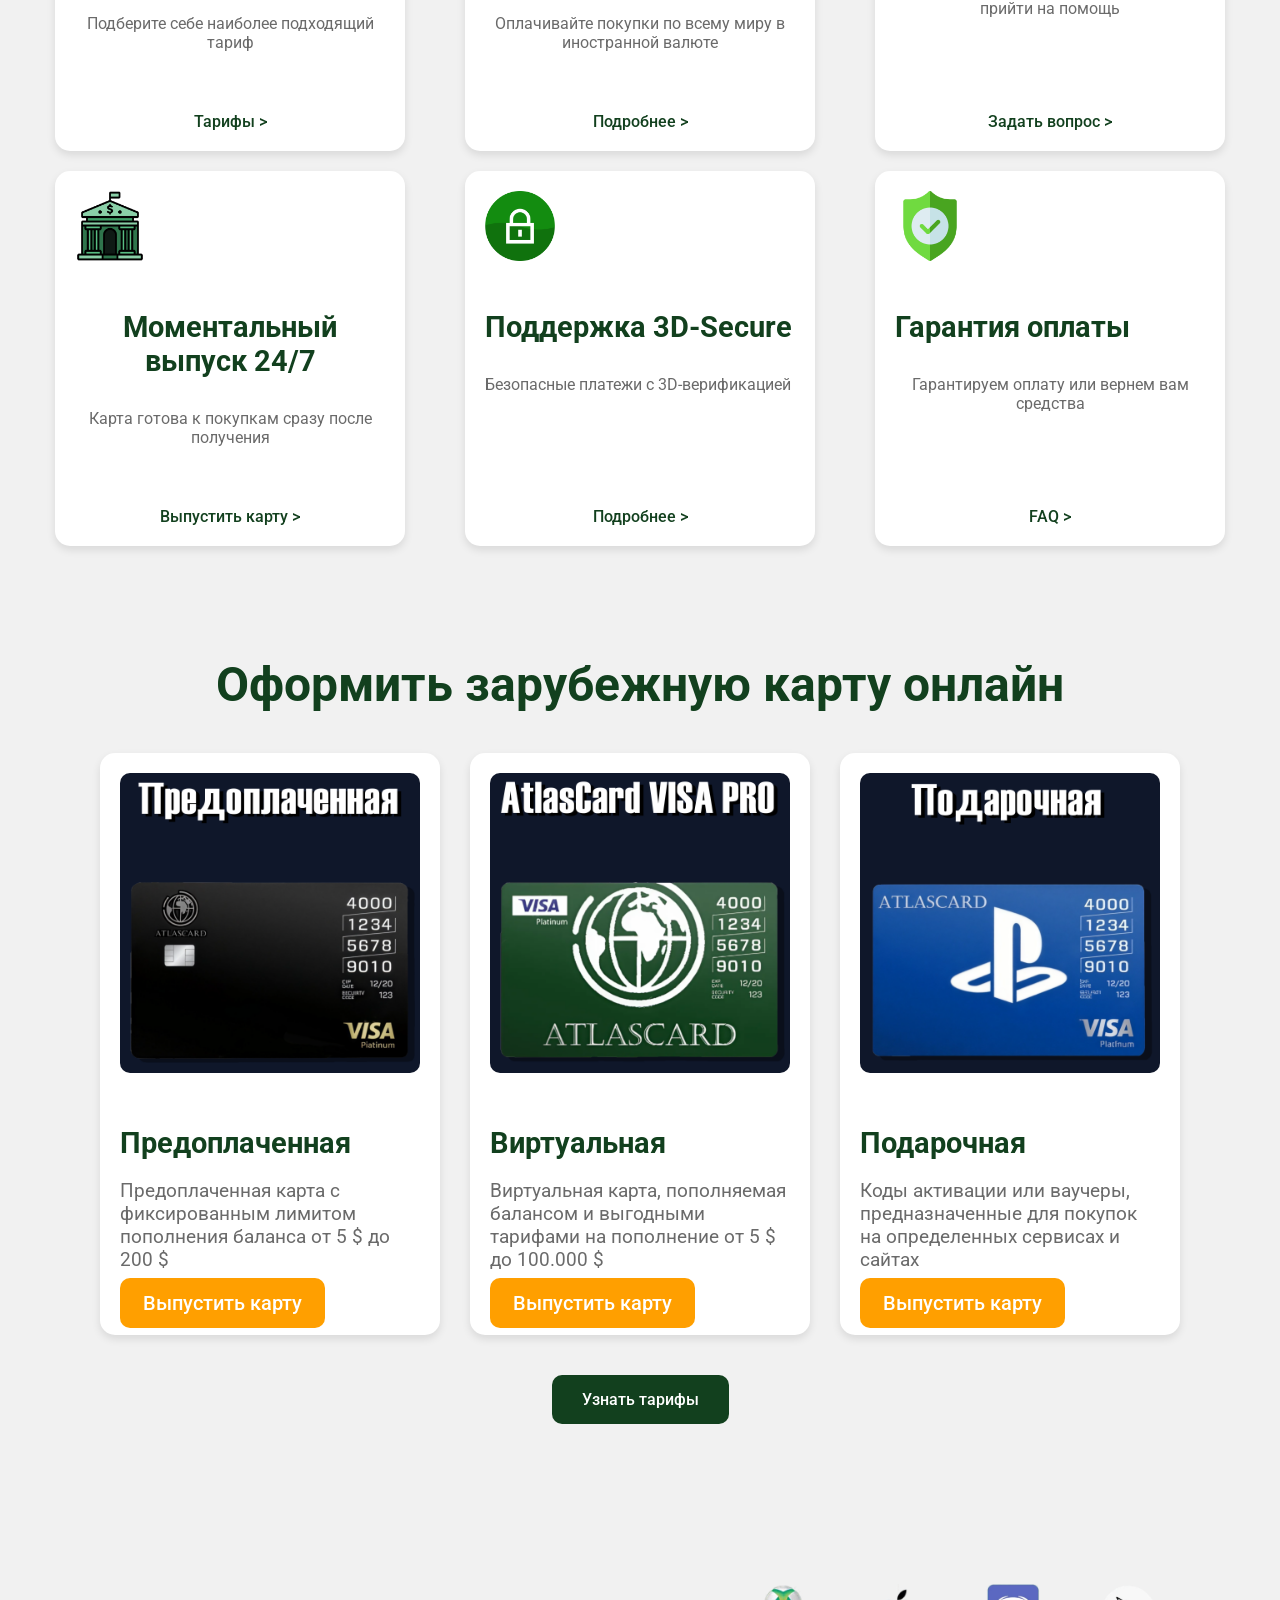
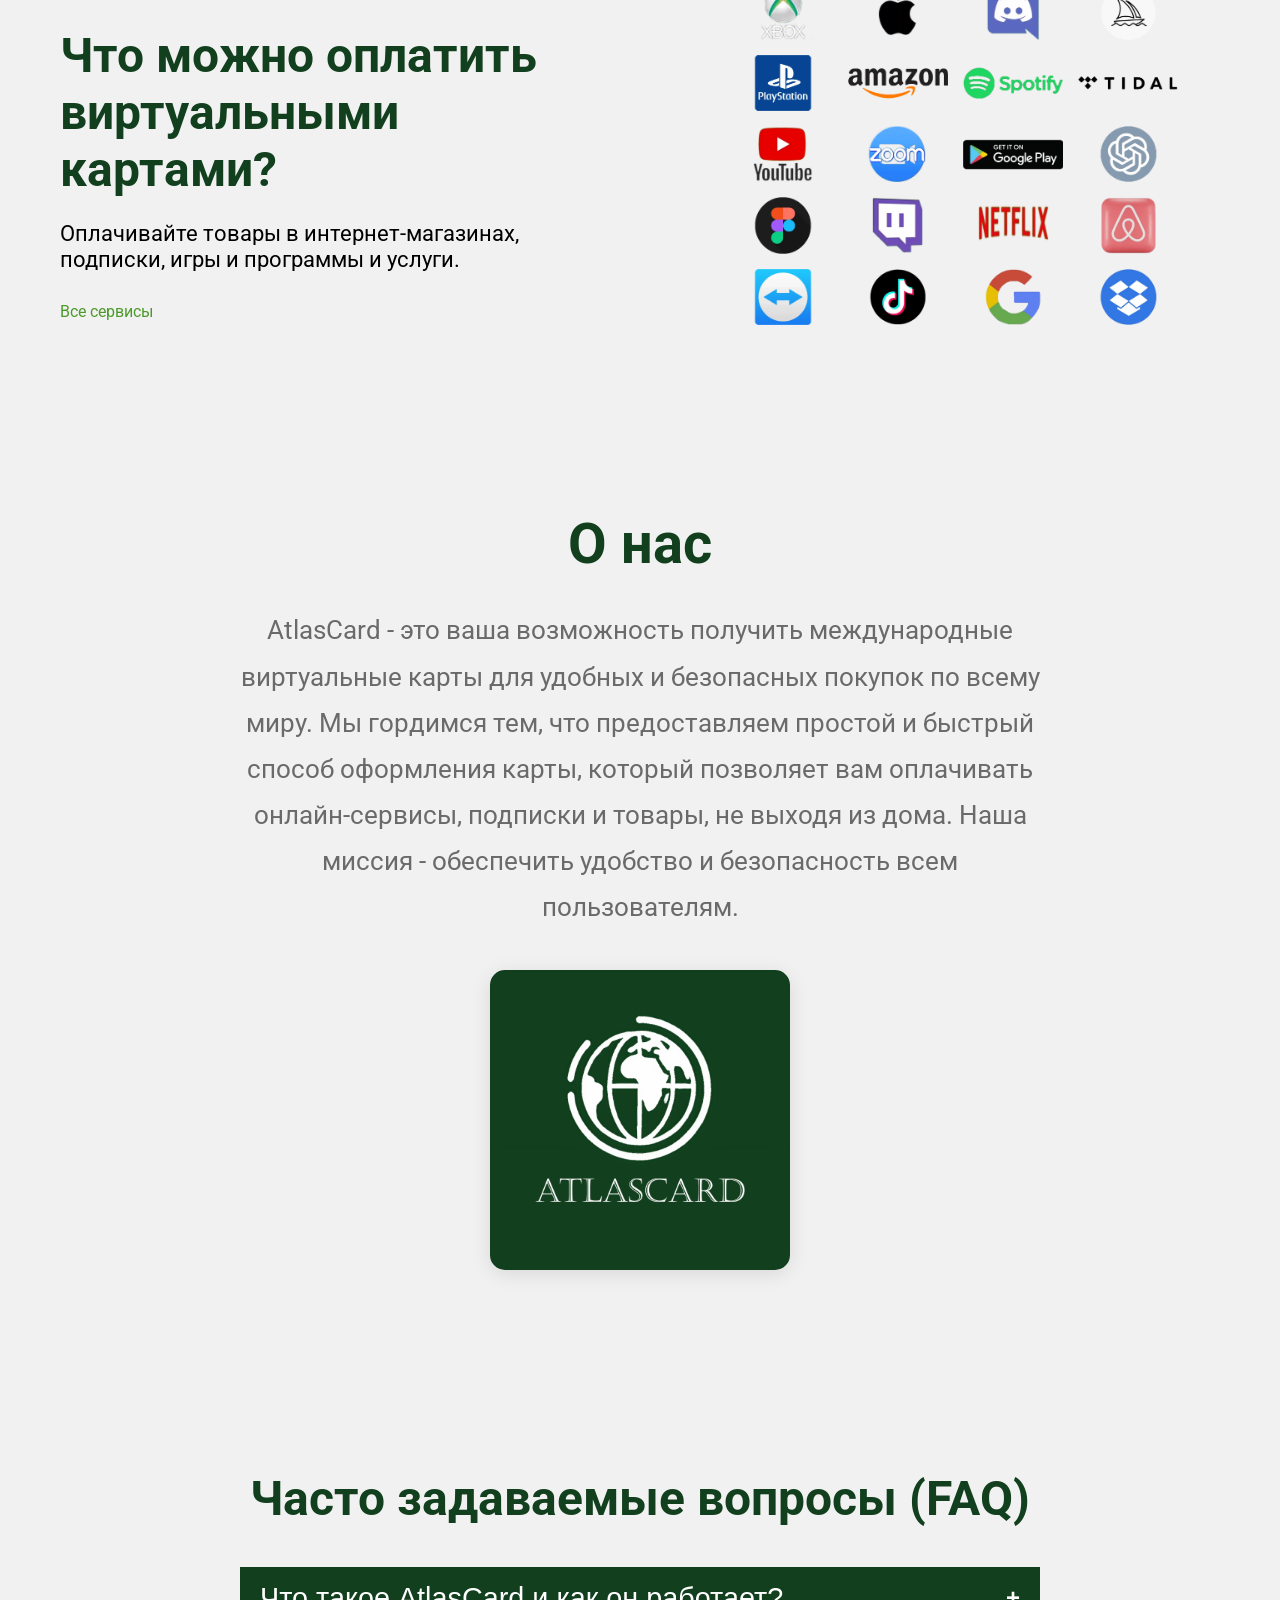
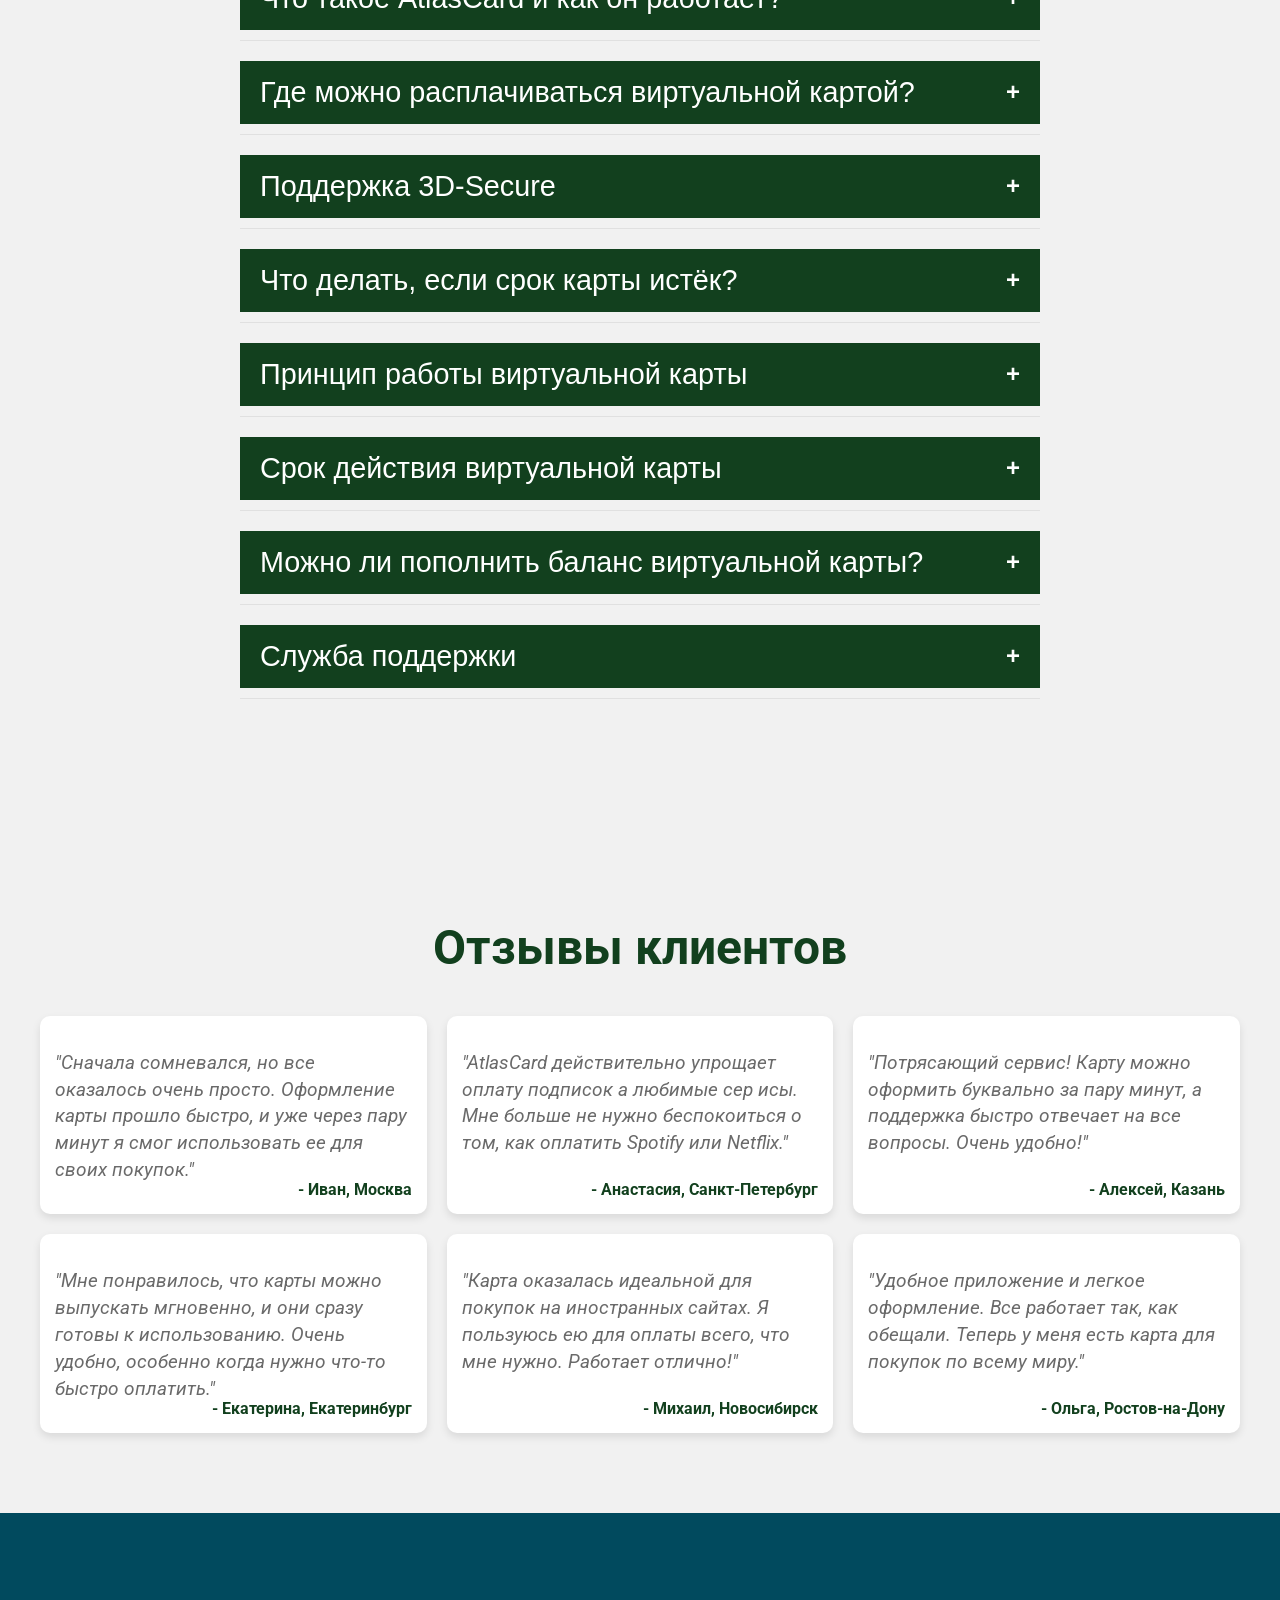
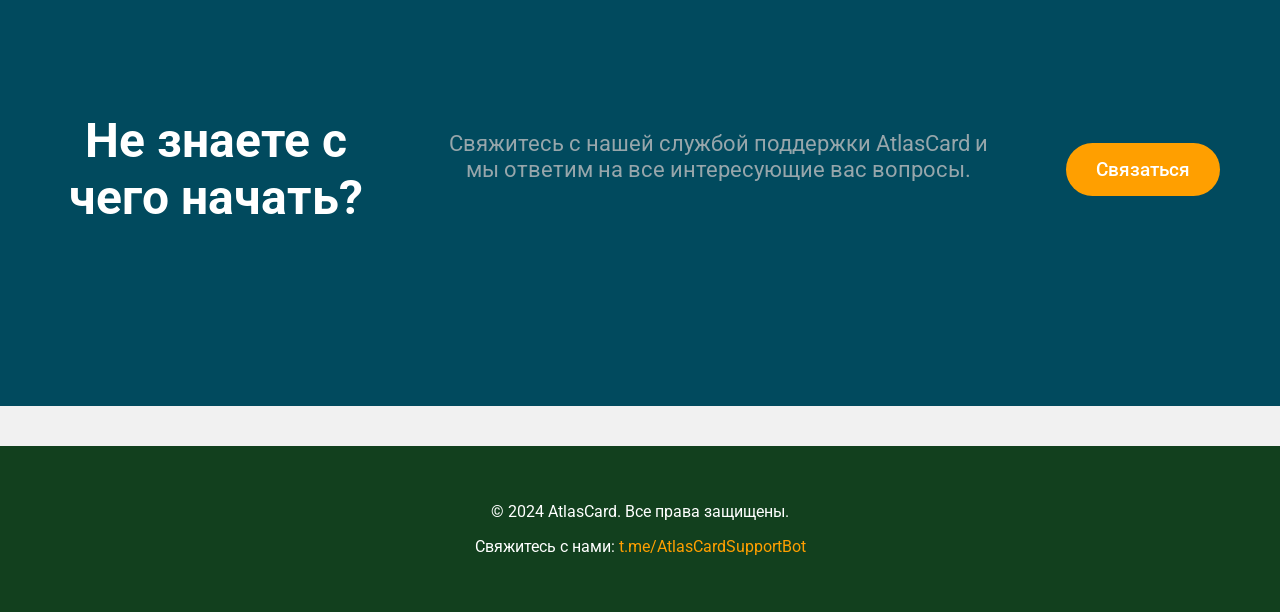
==== commit 6b5aef82: "index.html" ====
--- a/index.html
+++ b/index.html
@@ -1603,11 +1603,14 @@
 
     /* Приближаем бегущую строку к кнопке */
     .marquee-section {
-        padding: 10px 0 !important; /* Уменьшаем padding секции */
-        margin-top: 10px !important; /* Поднимаем бегущую строку выше */
-    }
-
-  }
+        padding-top: 40px !important; /* Увеличиваем верхний отступ */
+        margin-top: 20px !important; /* Добавляем отступ сверху */
+    }
+
+    /* Контейнер бегущей строки */
+    .marquee-overlay {
+        margin-top: 20px !important; /* Дополнительный отступ для контента */
+    }
 
 
     /* Контейнеры и сетки */
@@ -1782,12 +1785,38 @@
     }
 }
 
-<footer id="footer" class="footer">
-    <section id="contact" class="contact">
-        <p>&copy; 2024 AtlasCard. Все права защищены.</p>
-        <p>Свяжитесь с нами: <a href="https://t.me/AtlasCardSupportBot">t.me/AtlasCardSupportBot</a></p>
-    </section>
-</footer>
+@media screen and (max-width: 768px) {
+    /* Стили для секции "Оцените все преимущества" */
+    .features-section .feature-card {
+        display: flex;
+        flex-direction: column;
+        align-items: center;
+        text-align: center;
+    }
+
+    .features-section .feature-card h3 {
+        text-align: center;
+        width: 100%;
+        font-size: 1.8rem;
+        color: #12401E;
+        margin-bottom: 15px;
+    }
+
+    .features-section .feature-card img {
+        width: 70px; /* Фиксированная ширина для иконок */
+        height: 70px; /* Фиксированная высота для иконок */
+        margin: 0 auto 20px;
+    }
+
+    /* Стили для секции с большими изображениями */
+    .features-container .feature-card img[src*="createvirtualcard.png"],
+    .features-container .feature-card img[src*="control.png"],
+    .features-container .feature-card img[src*="rubles.png"] {
+        width: 100%; /* Полная ширина для больших изображений */
+        height: auto;
+        margin-bottom: 20px;
+    }
+}
 
 @media screen and (max-width: 768px) {
     /* Центрирование заголовка "Оцените все преимущества" */
@@ -1868,6 +1897,11 @@
     /* Текст в карточках секции "Оцените все преимущества" */
     .feature-card {
         padding: 25px !important; /* Увеличиваем отступы внутри карточки */
+        text-align: center;
+        display: flex;
+        flex-direction: column;
+        align-items: center;
+
     }
 
     .feature-card p {
@@ -1875,6 +1909,51 @@
         line-height: 1.4 !important;
         margin: 15px 0 !important;
         color: #6A6A6A !important;
+        text-align: center;
+    }
+
+    /* Заголовок секции */
+    .features-section h2 {
+        font-size: 3.3rem;
+        margin: 0 auto 40px;
+        padding: 0 20px;
+        width: 100%;
+        text-align: center;
+    }
+
+    /* Заголовки в карточках */
+    .feature-card h3 {
+        text-align: center;
+        width: 100%;
+        font-size: 1.8rem;
+        color: #12401E;
+        margin-bottom: 15px;
+    }
+
+ /* Контейнер карточек */
+    .features-container {
+        width: 90%;
+        margin: 0 auto;
+        display: flex;
+        flex-direction: column;
+        gap: 30px;
+        padding: 0;
+    }
+
+    /* Карточки */
+    .feature-card {
+        width: 100%;
+        max-width: 350px;
+        margin: 0 auto;
+        padding: 25px;
+        text-align: center;
+    }
+
+    /* Изображения в карточках */
+    .feature-card img {
+        width: 80%;
+        margin: 0 auto 20px;
+        display: block;
     }
 
     /* Текст в карточках других секций */
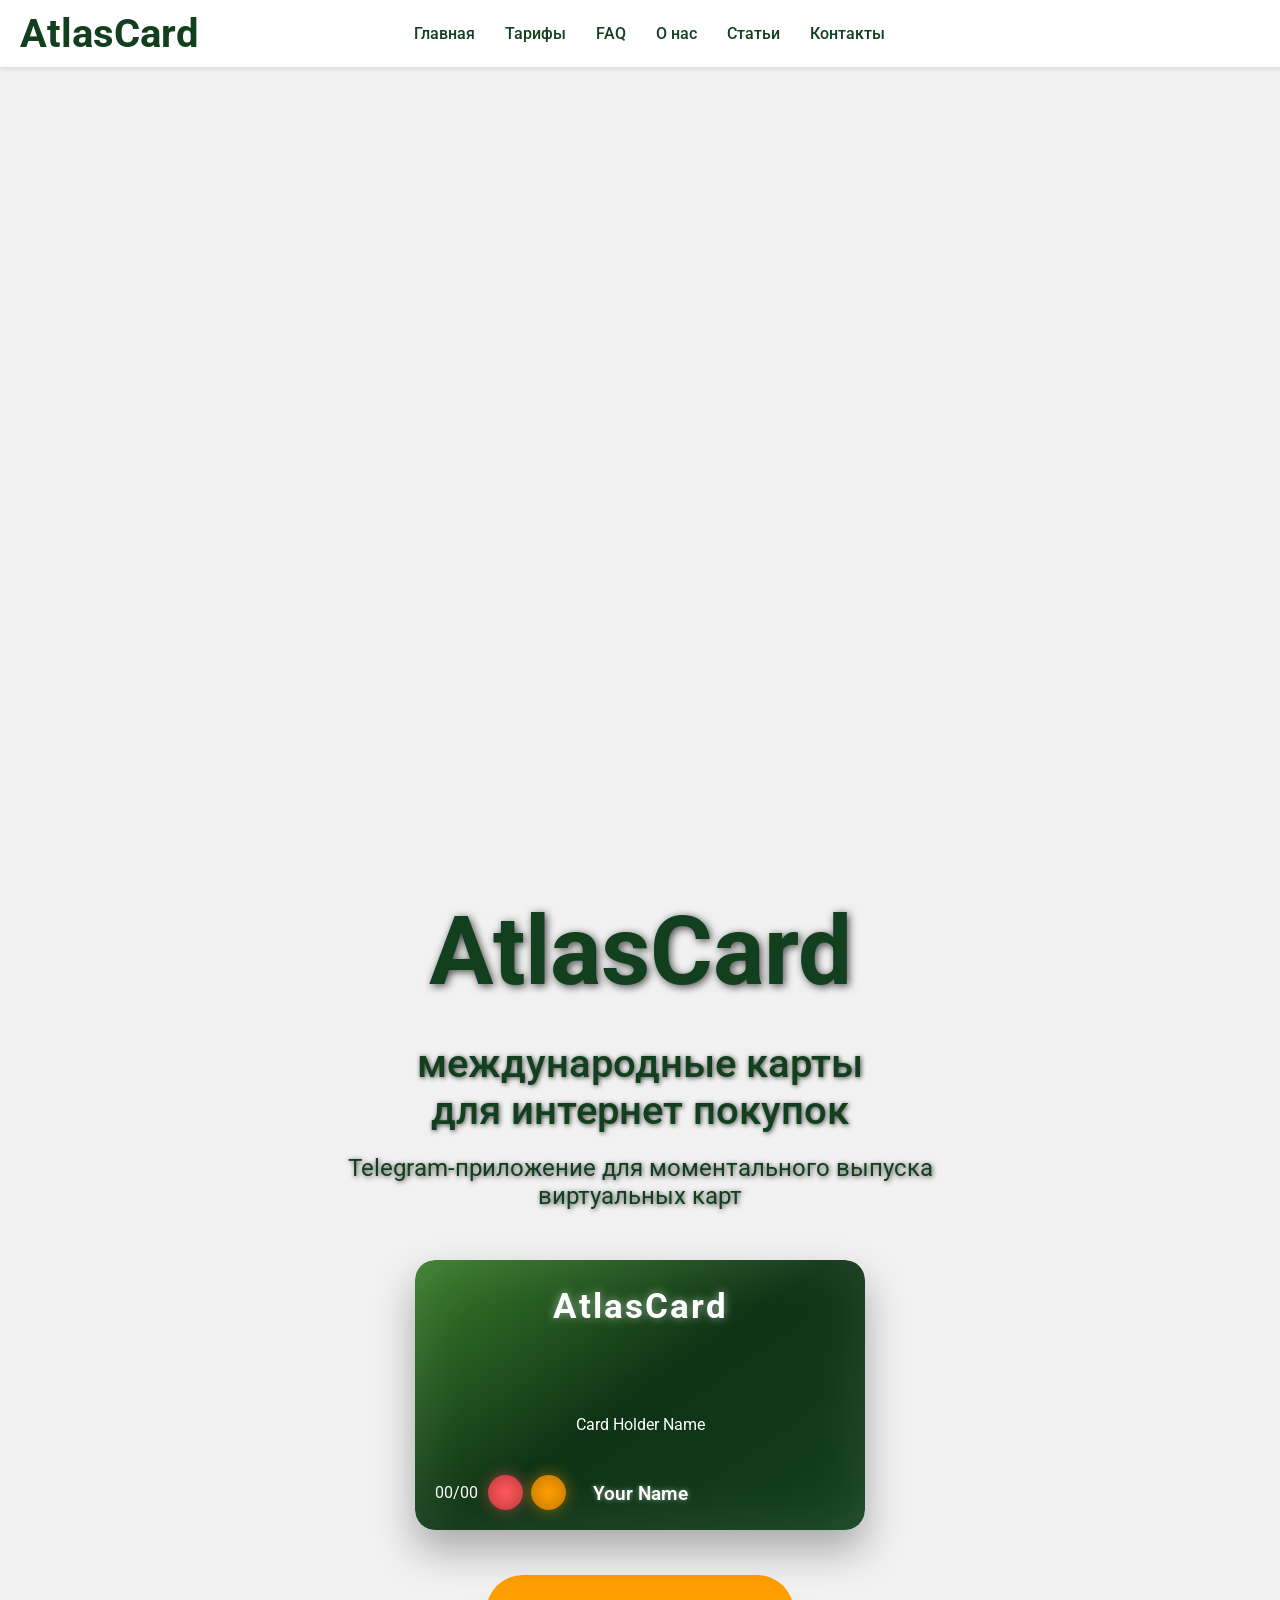
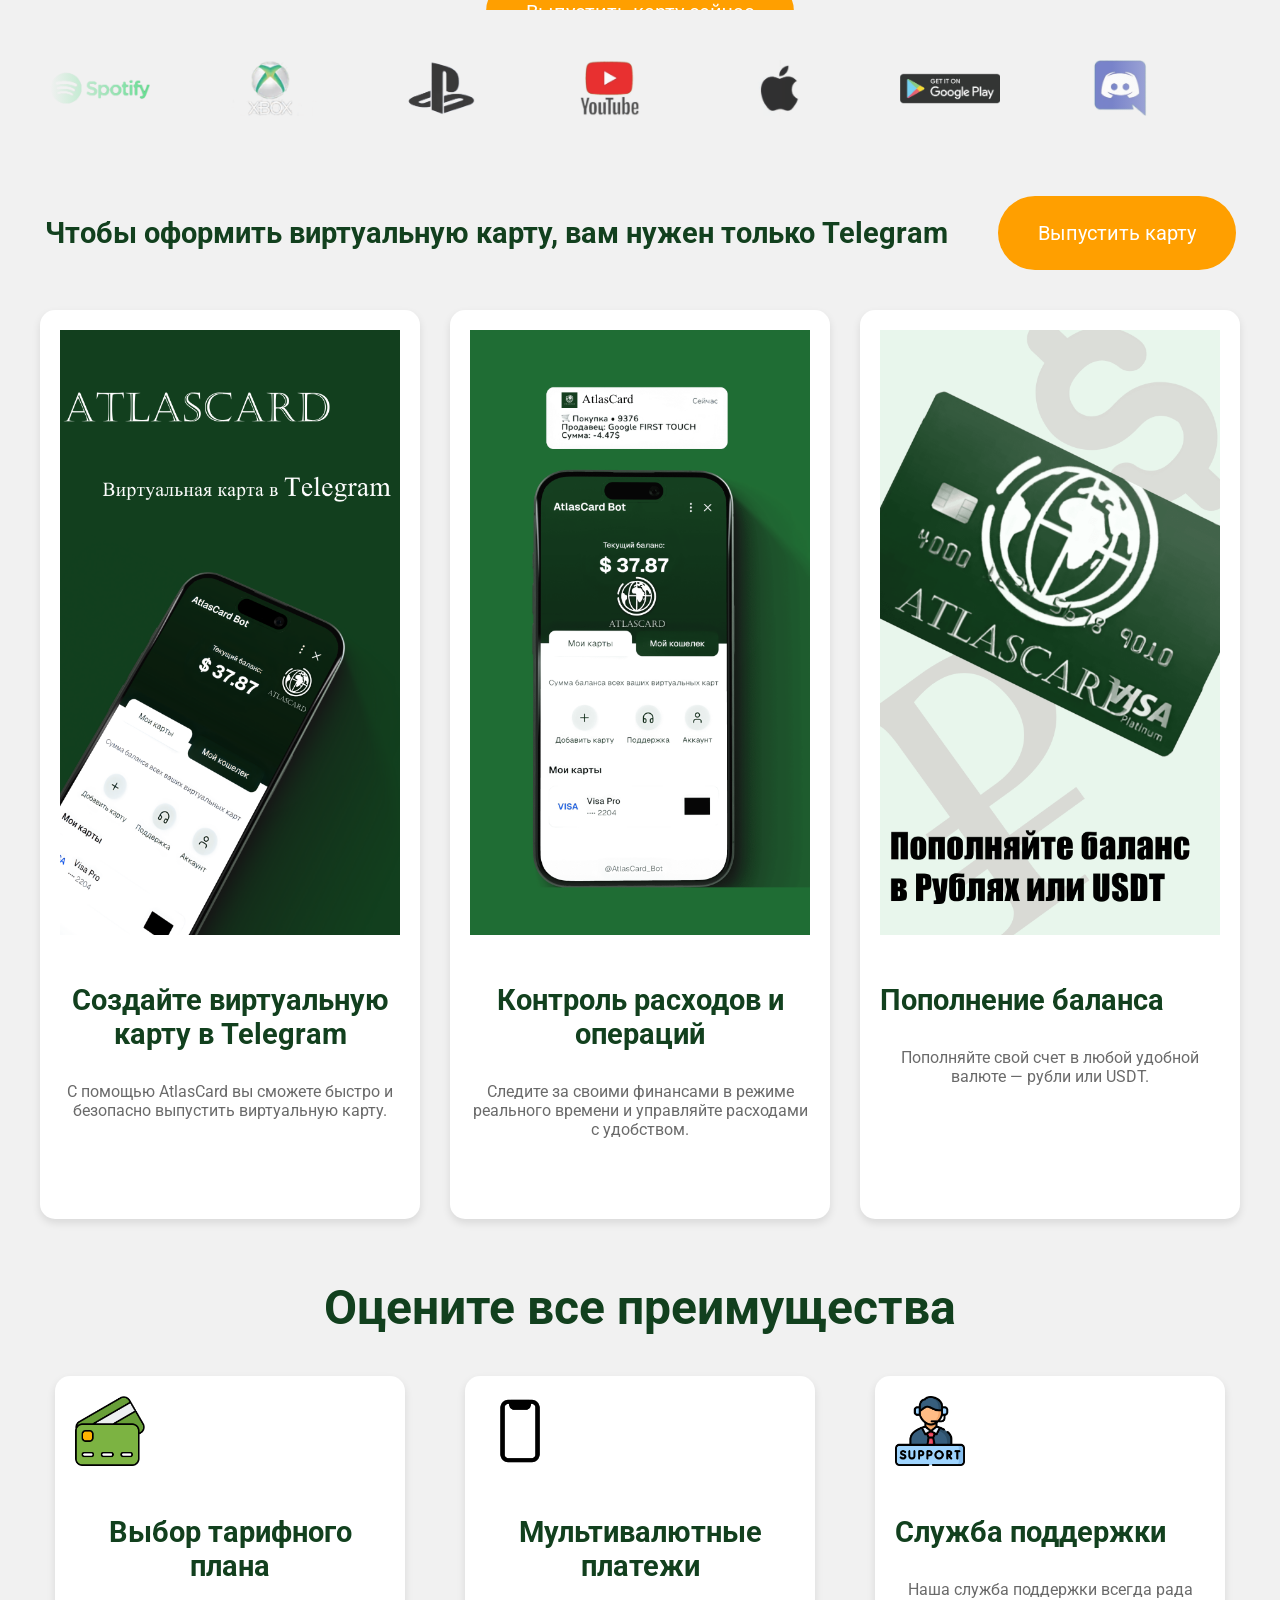
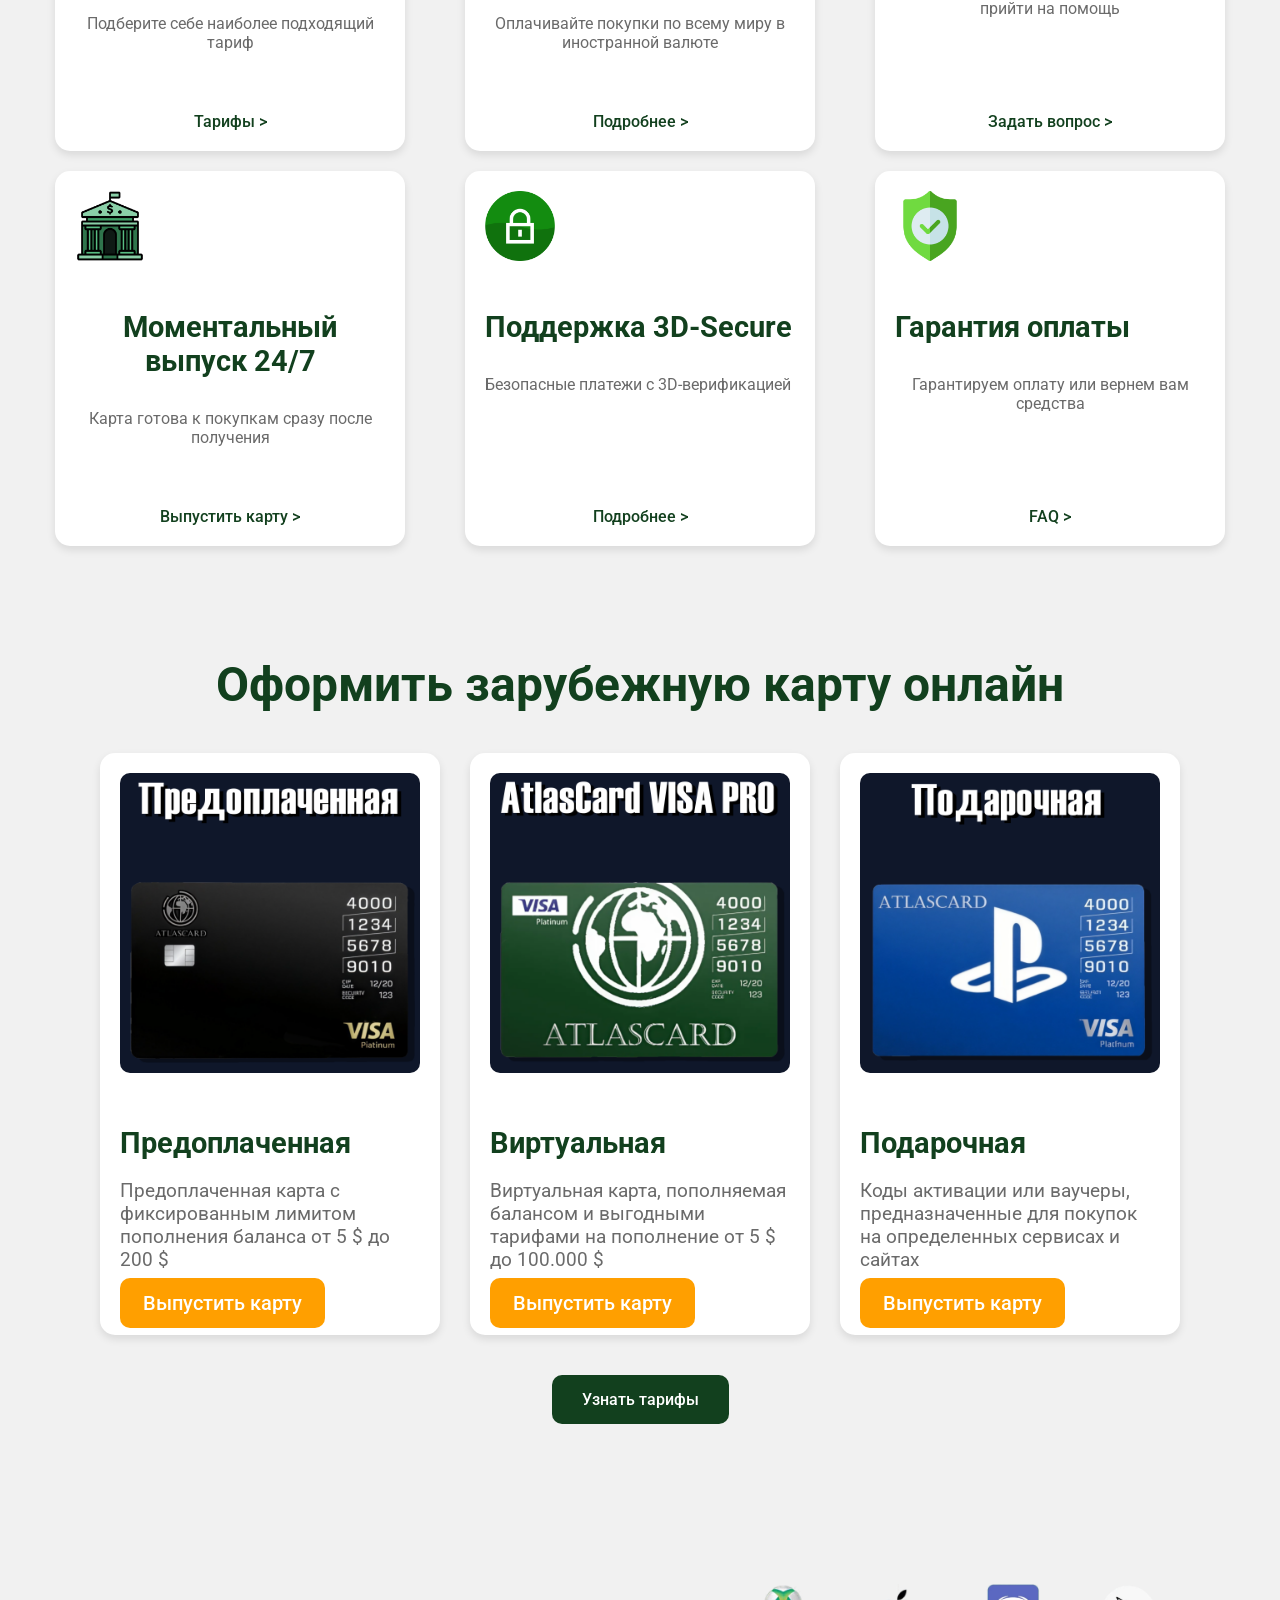
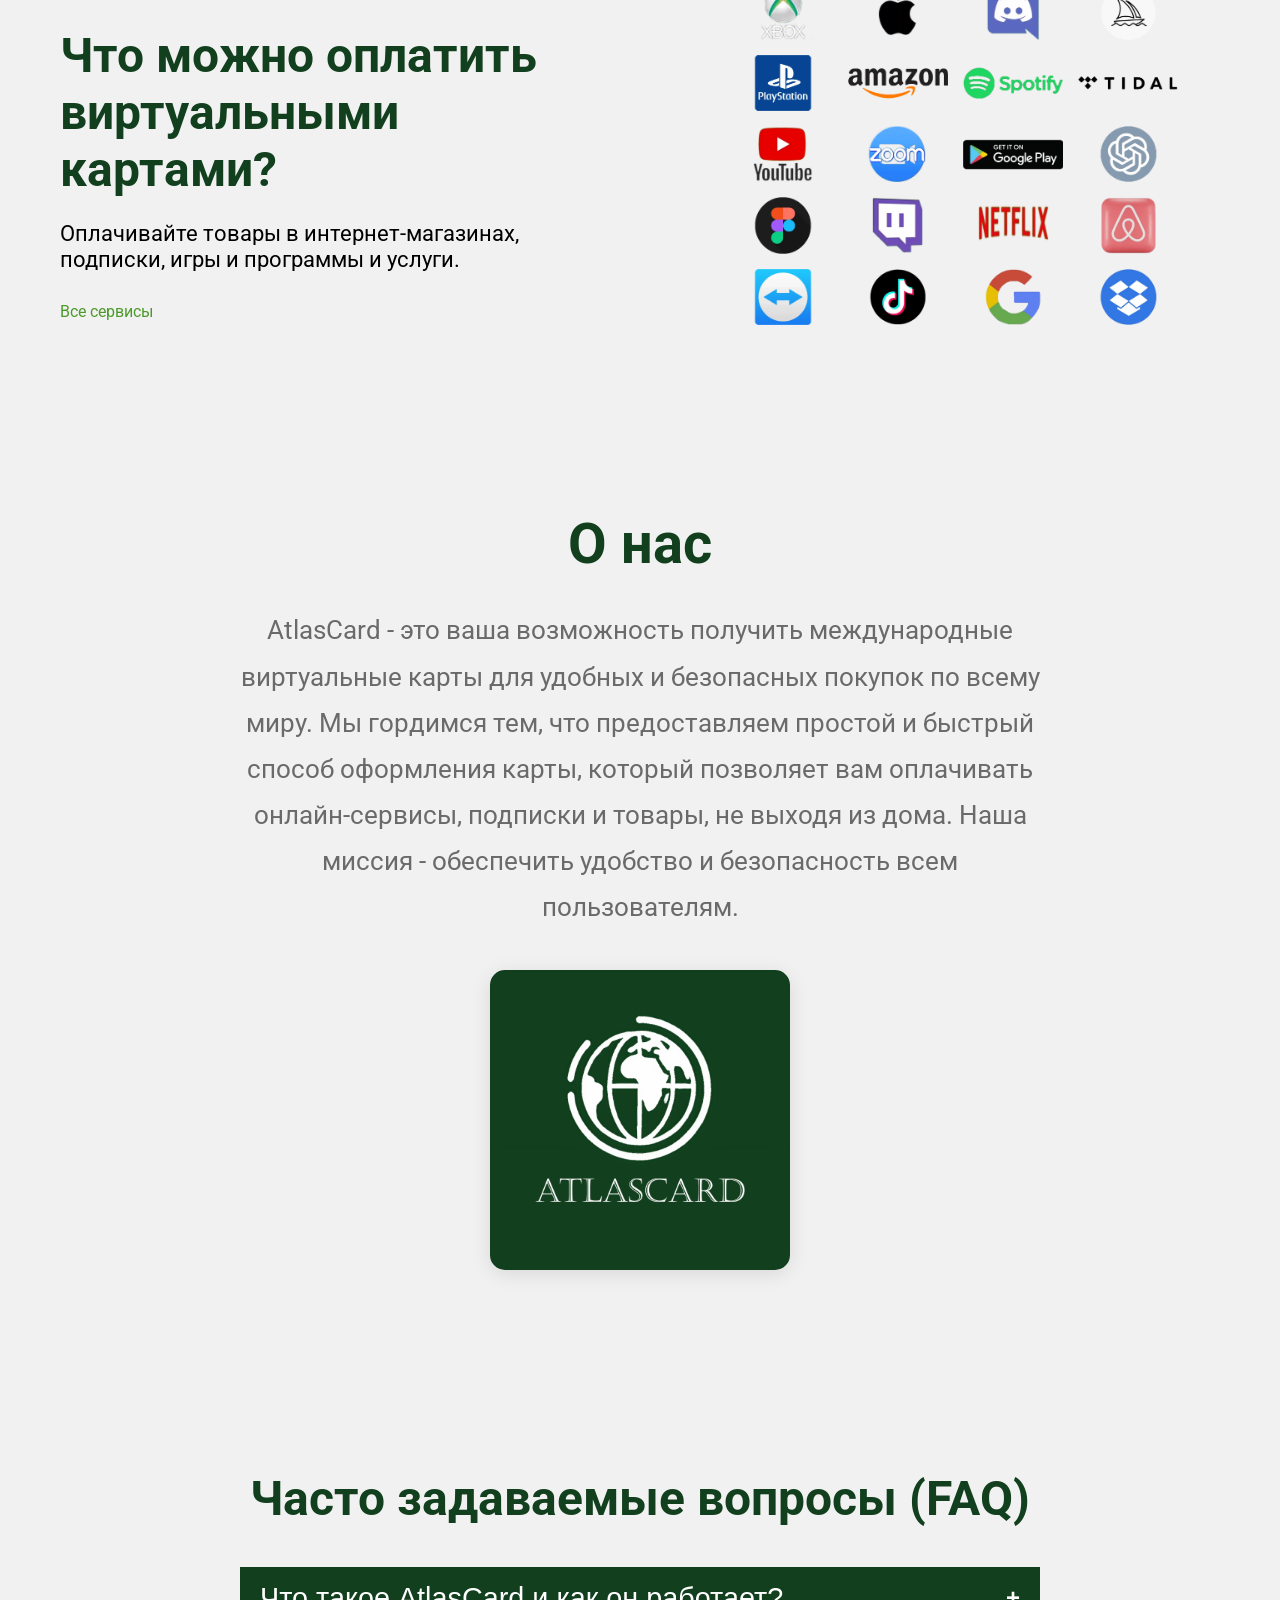
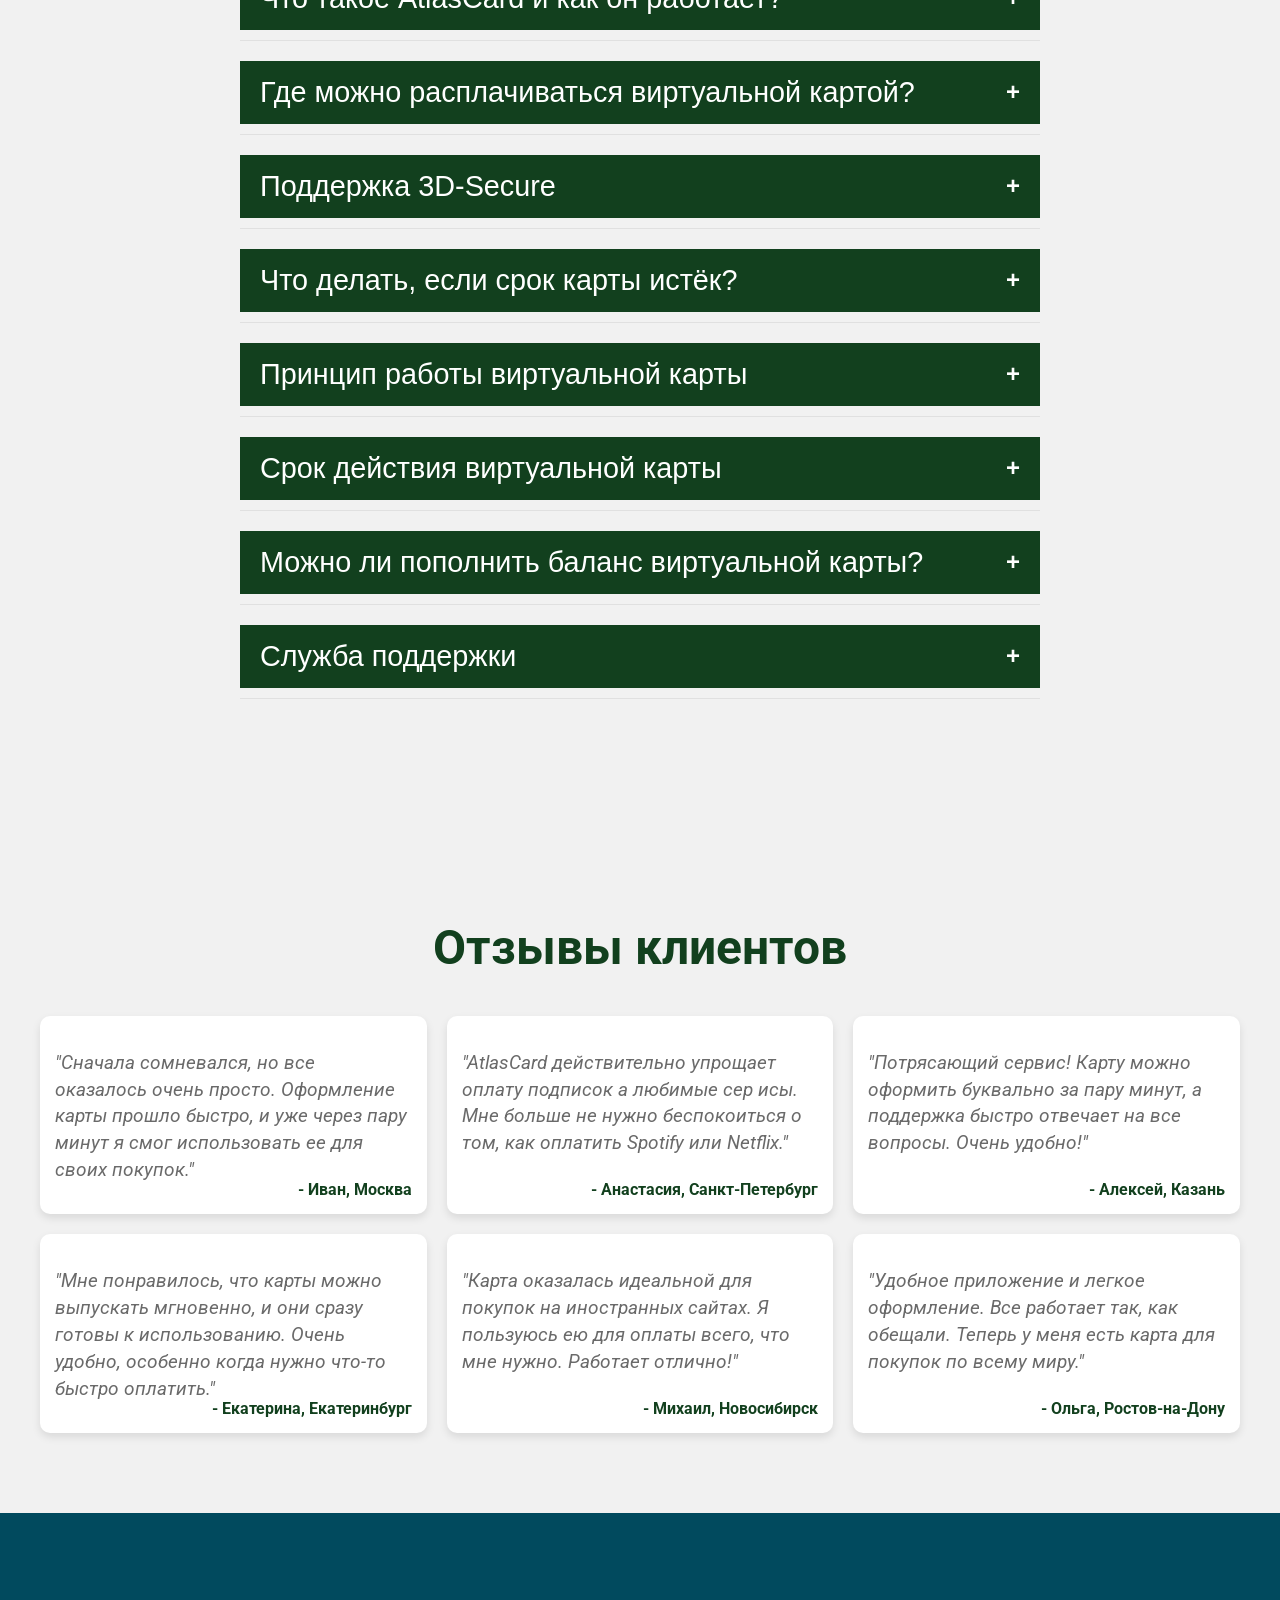
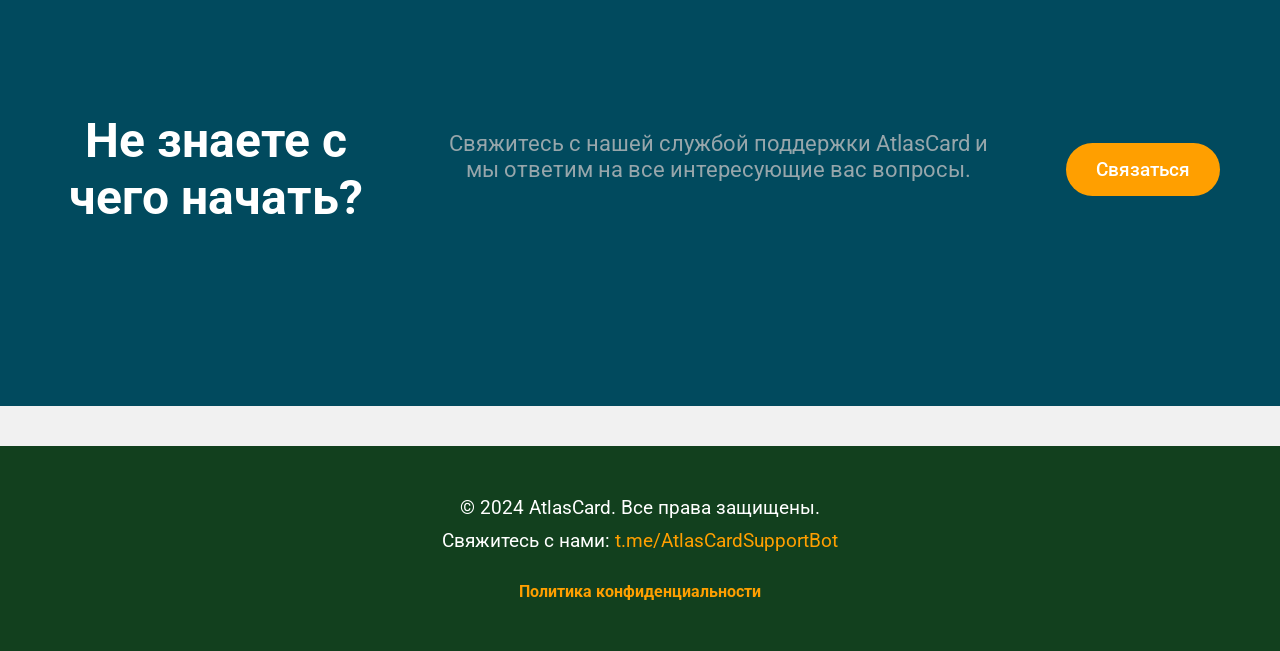
==== commit a25cf183: "index.html" ====
--- a/index.html
+++ b/index.html
@@ -869,6 +869,54 @@
             margin-top: 40px;
         }
 
+.footer {
+    background-color: #F1F1F1;
+    color: #12401E; /* Изменил цвет текста на более контрастный */
+    padding: 40px 20px;
+    text-align: center;
+    margin-top: 40px;
+}
+
+.footer a {
+    color: #12401E; /* Изменил цвет ссылок для лучшей видимости */
+    text-decoration: none;
+    transition: color 0.3s ease;
+}
+
+.footer a:hover {
+    color: #FF9F00;
+}
+
+/* Добавляем стили для параграфов в футере */
+.footer p {
+    margin: 10px 0;
+    font-size: 1.2rem;
+}
+
+.privacy-link {
+    color: #FFFFFF;
+    text-decoration: none;
+    font-weight: bold;
+    padding: 10px 20px;
+    display: inline-block;
+    margin-top: 10px;
+    transition: color 0.3s;
+}
+
+.privacy-link:hover {
+    color: #FFFFFF;
+
+/* Мобильные стили */
+@media screen and (max-width: 768px) {
+    .footer {
+        padding: 30px 15px;
+    }
+    
+    .footer p {
+        font-size: 1rem;
+    }
+}
+
 </style>
 
 
@@ -2110,6 +2158,7 @@
     <section id="contact" class="contact">
         <p>&copy; 2024 AtlasCard. Все права защищены.</p>
         <p>Свяжитесь с нами: <a href="https://t.me/AtlasCardSupportBot">t.me/AtlasCardSupportBot</a></p>
+            <a href="privacy.html" class="privacy-link">Политика конфиденциальности</a>
     </section>
 </footer>
 
